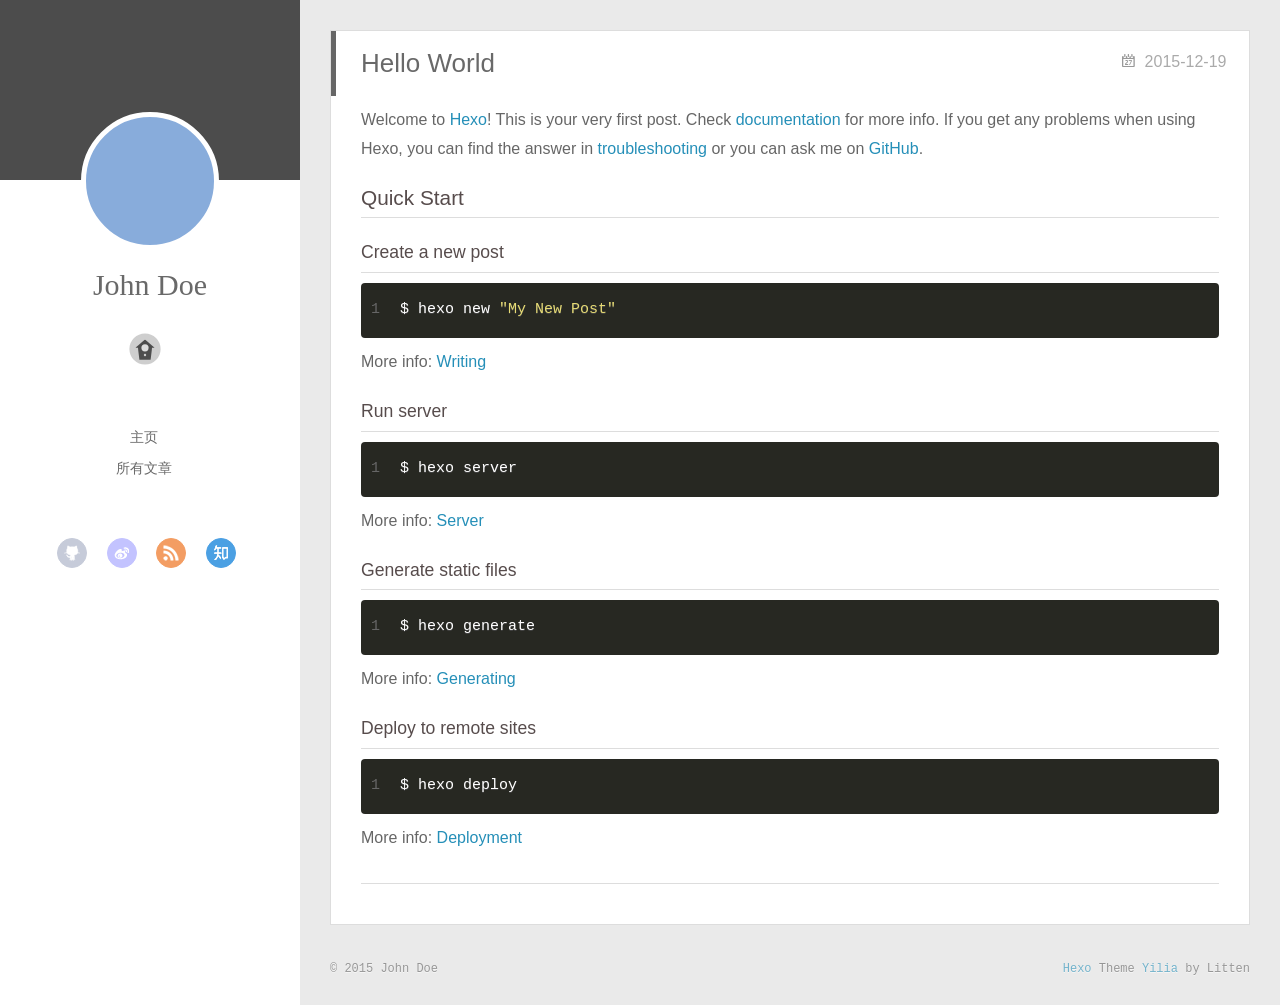
==== index.html @ 0141dabc "Site updated: 2015-12-20 11:35:11" ====
<!DOCTYPE html>
<html>
<head>
  <meta charset="utf-8">
  
  <meta http-equiv="X-UA-Compatible" content="IE=edge" >
  <title>Hexo</title>
  <meta name="viewport" content="width=device-width, initial-scale=1, maximum-scale=1">
  <meta name="description">
<meta property="og:type" content="website">
<meta property="og:title" content="Hexo">
<meta property="og:url" content="http://yoursite.com/index.html">
<meta property="og:site_name" content="Hexo">
<meta property="og:description">
<meta name="twitter:card" content="summary">
<meta name="twitter:title" content="Hexo">
<meta name="twitter:description">
  
    <link rel="alternative" href="/atom.xml" title="Hexo" type="application/atom+xml">
  
  
    <link rel="icon" href="/favicon.png">
  
  <link rel="stylesheet" href="/css/style.css" type="text/css">
</head>

<body>
  <div id="container">
    <div class="left-col">
    <div class="overlay"></div>
<div class="intrude-less">
	<header id="header" class="inner">
		<a href="/" class="profilepic">
			
			<img lazy-src="null" class="js-avatar">
			
		</a>

		<hgroup>
		  <h1 class="header-author"><a href="/">John Doe</a></h1>
		</hgroup>

		

		
			<div class="switch-btn">
				<div class="icon">
					<div class="icon-ctn">
						<div class="icon-wrap icon-house" data-idx="0">
							<div class="birdhouse"></div>
							<div class="birdhouse_holes"></div>
						</div>
						<div class="icon-wrap icon-ribbon hide" data-idx="1">
							<div class="ribbon"></div>
						</div>
						
						<div class="icon-wrap icon-link hide" data-idx="2">
							<div class="loopback_l"></div>
							<div class="loopback_r"></div>
						</div>
						
						
						<div class="icon-wrap icon-me hide" data-idx="3">
							<div class="user"></div>
							<div class="shoulder"></div>
						</div>
						
					</div>
					
				</div>
				<div class="tips-box hide">
					<div class="tips-arrow"></div>
					<ul class="tips-inner">
						<li>菜单</li>
						<li>標籤</li>
						
						<li>友情链接</li>
						
						
						<li>關於</li>
						
					</ul>
				</div>
			</div>
		

		<div class="switch-area">
			<div class="switch-wrap">
				<section class="switch-part switch-part1">
					<nav class="header-menu">
						<ul>
						
							<li><a href="/">主页</a></li>
				        
							<li><a href="/archives">所有文章</a></li>
				        
						</ul>
					</nav>
					<nav class="header-nav">
						<div class="social">
							
								<a class="github" target="_blank" href="/#" title="github">github</a>
					        
								<a class="weibo" target="_blank" href="/#" title="weibo">weibo</a>
					        
								<a class="rss" target="_blank" href="/#" title="rss">rss</a>
					        
								<a class="zhihu" target="_blank" href="/#" title="zhihu">zhihu</a>
					        
						</div>
					</nav>
				</section>
				
				
				<section class="switch-part switch-part2">
					<div class="widget tagcloud" id="js-tagcloud">
						
					</div>
				</section>
				
				
				
				<section class="switch-part switch-part3">
					<div id="js-friends">
					
			          <a target="_blank" class="main-nav-link switch-friends-link" href="http://localhost:4000/">奥巴马的博客</a>
			        
			          <a target="_blank" class="main-nav-link switch-friends-link" href="http://localhost:4000/">卡卡的美丽传说</a>
			        
			          <a target="_blank" class="main-nav-link switch-friends-link" href="http://localhost:4000/">本泽马的博客</a>
			        
			          <a target="_blank" class="main-nav-link switch-friends-link" href="http://localhost:4000/">吉格斯的博客</a>
			        
			          <a target="_blank" class="main-nav-link switch-friends-link" href="http://localhost:4000/">习大大大不同</a>
			        
			          <a target="_blank" class="main-nav-link switch-friends-link" href="http://localhost:4000/">托蒂的博客</a>
			        
			        </div>
				</section>
				

				
				
				<section class="switch-part switch-part4">
				
					<div id="js-aboutme">我是谁，我从哪里来，我到哪里去？我就是我，是颜色不一样的吃货…</div>
				</section>
				
			</div>
		</div>
	</header>				
</div>

    </div>
    <div class="mid-col">
      <nav id="mobile-nav">
  	<div class="overlay">
  		<div class="slider-trigger"></div>
  		<h1 class="header-author js-mobile-header hide">John Doe</h1>
  	</div>
	<div class="intrude-less">
		<header id="header" class="inner">
			<div class="profilepic">
			
				<img lazy-src="null" class="js-avatar">
			
			</div>
			<hgroup>
			  <h1 class="header-author">John Doe</h1>
			</hgroup>
			
			<nav class="header-menu">
				<ul>
				
					<li><a href="/">主页</a></li>
		        
					<li><a href="/archives">所有文章</a></li>
		        
		        <div class="clearfix"></div>
				</ul>
			</nav>
			<nav class="header-nav">
				<div class="social">
					
						<a class="github" target="_blank" href="/#" title="github">github</a>
			        
						<a class="weibo" target="_blank" href="/#" title="weibo">weibo</a>
			        
						<a class="rss" target="_blank" href="/#" title="rss">rss</a>
			        
						<a class="zhihu" target="_blank" href="/#" title="zhihu">zhihu</a>
			        
				</div>
			</nav>
		</header>				
	</div>
</nav>

      <div class="body-wrap">
  
    <article id="post-hello-world" class="article article-type-post" itemscope itemprop="blogPost">
  
    <div class="article-meta">
      <a href="/2015/12/19/hello-world/" class="article-date">
  	<time datetime="2015-12-19T07:59:20.000Z" itemprop="datePublished">2015-12-19</time>
</a>
    </div>
  
  <div class="article-inner">
    
      <input type="hidden" class="isFancy" />
    
    
      <header class="article-header">
        
  
    <h1 itemprop="name">
      <a class="article-title" href="/2015/12/19/hello-world/">Hello World</a>
    </h1>
  

      </header>
      
    
    <div class="article-entry" itemprop="articleBody">
      
        <p>Welcome to <a href="http://hexo.io/" target="_blank" rel="external">Hexo</a>! This is your very first post. Check <a href="http://hexo.io/docs/" target="_blank" rel="external">documentation</a> for more info. If you get any problems when using Hexo, you can find the answer in <a href="http://hexo.io/docs/troubleshooting.html" target="_blank" rel="external">troubleshooting</a> or you can ask me on <a href="https://github.com/hexojs/hexo/issues" target="_blank" rel="external">GitHub</a>.</p>
<h2 id="Quick_Start"><a href="#Quick_Start" class="headerlink" title="Quick Start"></a>Quick Start</h2><h3 id="Create_a_new_post"><a href="#Create_a_new_post" class="headerlink" title="Create a new post"></a>Create a new post</h3><figure class="highlight bash"><table><tr><td class="gutter"><pre><span class="line">1</span><br></pre></td><td class="code"><pre><span class="line">$ hexo new <span class="string">"My New Post"</span></span><br></pre></td></tr></table></figure>
<p>More info: <a href="http://hexo.io/docs/writing.html" target="_blank" rel="external">Writing</a></p>
<h3 id="Run_server"><a href="#Run_server" class="headerlink" title="Run server"></a>Run server</h3><figure class="highlight bash"><table><tr><td class="gutter"><pre><span class="line">1</span><br></pre></td><td class="code"><pre><span class="line">$ hexo server</span><br></pre></td></tr></table></figure>
<p>More info: <a href="http://hexo.io/docs/server.html" target="_blank" rel="external">Server</a></p>
<h3 id="Generate_static_files"><a href="#Generate_static_files" class="headerlink" title="Generate static files"></a>Generate static files</h3><figure class="highlight bash"><table><tr><td class="gutter"><pre><span class="line">1</span><br></pre></td><td class="code"><pre><span class="line">$ hexo generate</span><br></pre></td></tr></table></figure>
<p>More info: <a href="http://hexo.io/docs/generating.html" target="_blank" rel="external">Generating</a></p>
<h3 id="Deploy_to_remote_sites"><a href="#Deploy_to_remote_sites" class="headerlink" title="Deploy to remote sites"></a>Deploy to remote sites</h3><figure class="highlight bash"><table><tr><td class="gutter"><pre><span class="line">1</span><br></pre></td><td class="code"><pre><span class="line">$ hexo deploy</span><br></pre></td></tr></table></figure>
<p>More info: <a href="http://hexo.io/docs/deployment.html" target="_blank" rel="external">Deployment</a></p>

      
    </div>
    
    <div class="article-info article-info-index">
      
      
      

      
      <div class="clearfix"></div>
    </div>
    
  </div>
  
</article>









  
  
</div>
      <footer id="footer">
  <div class="outer">
    <div id="footer-info">
    	<div class="footer-left">
    		&copy; 2015 John Doe
    	</div>
      	<div class="footer-right">
      		<a href="http://hexo.io/" target="_blank">Hexo</a>  Theme <a href="https://github.com/litten/hexo-theme-yilia" target="_blank">Yilia</a> by Litten
      	</div>
    </div>
  </div>
</footer>
    </div>
    
  <link rel="stylesheet" href="/fancybox/jquery.fancybox.css" type="text/css">


<script>
	var yiliaConfig = {
		fancybox: true,
		mathjax: true,
		animate: true,
		isHome: true,
		isPost: false,
		isArchive: false,
		isTag: false,
		isCategory: false,
		open_in_new: false
	}
</script>
<script src="http://7.url.cn/edu/jslib/comb/require-2.1.6,jquery-1.9.1.min.js" type="text/javascript"></script>
<script src="/js/main.js" type="text/javascript"></script>






<script type="text/x-mathjax-config">
MathJax.Hub.Config({
    tex2jax: {
        inlineMath: [ ['$','$'], ["\\(","\\)"]  ],
        processEscapes: true,
        skipTags: ['script', 'noscript', 'style', 'textarea', 'pre', 'code']
    }
});

MathJax.Hub.Queue(function() {
    var all = MathJax.Hub.getAllJax(), i;
    for(i=0; i < all.length; i += 1) {
        all[i].SourceElement().parentNode.className += ' has-jax';                 
    }       
});
</script>

<script type="text/javascript" src="http://cdn.mathjax.org/mathjax/latest/MathJax.js?config=TeX-AMS-MML_HTMLorMML">
</script>


  </div>
</body>
</html>
---- css/style.css ----
body {
  width: 100%;
}
body:before,
body:after {
  content: "";
  display: table;
}
body:after {
  clear: both;
}
@font-face {
  font-family: 'FontAwesome';
  src: url("fonts/fontawesome-webfont.eot");
  src: url("fonts/fontawesome-webfont.eot?#iefix") format("embedded-opentype"), url("fonts/fontawesome-webfont.woff") format("woff"), url("fonts/fontawesome-webfont.ttf") format("truetype"), url("fonts/fontawesome-webfont.svgz#FontAwesomeRegular") format("svg"), url("fonts/fontawesome-webfont.svg#FontAwesomeRegular") format("svg");
  font-weight: normal;
  font-style: normal;
}
html,
body,
div,
span,
applet,
object,
iframe,
h1,
h2,
h3,
h4,
h5,
h6,
p,
blockquote,
pre,
a,
abbr,
acronym,
address,
big,
cite,
code,
del,
dfn,
em,
img,
ins,
kbd,
q,
s,
samp,
small,
strike,
strong,
sub,
sup,
tt,
var,
dl,
dt,
dd,
ol,
ul,
li,
fieldset,
form,
label,
legend,
table,
caption,
tbody,
tfoot,
thead,
tr,
th,
td {
  margin: 0;
  padding: 0;
  border: 0;
  outline: 0;
  font-weight: inherit;
  font-style: inherit;
  font-family: inherit;
  font-size: 100%;
  vertical-align: baseline;
}
body {
  line-height: 1;
  color: #000;
  background: #fff;
}
ol,
ul {
  list-style: none;
}
table {
  border-collapse: separate;
  border-spacing: 0;
  vertical-align: middle;
}
caption,
th,
td {
  text-align: left;
  font-weight: normal;
  vertical-align: middle;
}
a img {
  border: none;
}
ol {
  list-style: decimal;
  padding-left: 20px;
}
ul {
  list-style: none;
}
input,
button {
  margin: 0;
  padding: 0;
}
input::-moz-focus-inner,
button::-moz-focus-inner {
  border: 0;
  padding: 0;
}
@font-face {
  font-family: FontAwesome;
  font-style: normal;
  font-weight: normal;
  src: url("fonts/fontawesome-webfont.eot?v=#4.0.3");
  src: url("fonts/fontawesome-webfont.eot?#iefix&v=#4.0.3") format("embedded-opentype"), url("fonts/fontawesome-webfont.woff?v=#4.0.3") format("woff"), url("fonts/fontawesome-webfont.ttf?v=#4.0.3") format("truetype"), url("fonts/fontawesome-webfont.svg#fontawesomeregular?v=#4.0.3") format("svg");
}
html,
body,
#container {
  height: 100%;
}
body {
  font-family: "微软雅黑", "HelveticaNeue-Light", "Helvetica Neue Light", "Helvetica Neue", Helvetica, Arial, sans-serif;
  font-size: 16px;
  background: #fff;
  color: rgba(0,0,0,0.6);
  -webkit-overflow-scrolling: touch;
}
h1,
h2,
h3 {
  display: block;
}
h1 {
  font-size: 1.5em;
}
h2 {
  font-size: 1.3em;
}
h3 {
  font-size: 1.1em;
}
h4,
h5,
h6 {
  font-size: 1em;
}
a {
  text-decoration: none;
  outline-width: 0;
  color: #258fb8;
  outline: none;
}
.alignleft {
  float: left;
}
.alignright {
  float: right;
}
.clearfix {
  *zoom: 1;
}
.clearfix:after {
  content: "";
  display: table;
  clear: both;
}
.inner {
  width: 1000px;
  margin: 0 auto;
}
.hide {
  display: none;
}
@media screen and (max-width: 1040px) {
  .inner {
    width: 100%;
  }
}
#container {
  position: relative;
  min-height: 100%;
}
#container #mobile-nav {
  display: none;
}
#container #mobile-nav .overlay {
  height: 110px;
  position: absolute;
  width: 100%;
  background: #4d4d4d;
}
#container #mobile-nav .overlay.fixed {
  position: fixed;
  height: 42px;
  z-index: 99;
}
#container #mobile-nav #header {
  padding: 10px 0 0 0;
}
#container #mobile-nav #header .profilepic {
  display: block;
  position: relative;
  z-index: 100;
}
#container #mobile-nav #header .header-menu {
  height: auto;
  margin: 10px;
}
#container #mobile-nav #header .header-menu ul {
  text-align: center;
  cursor: default;
}
#container #mobile-nav #header .header-menu li {
  display: inline-block;
  margin: 3px;
}
#container .left-col {
  background: #fff;
  width: 300px;
  position: fixed;
  opacity: 1;
  -webkit-transition: all 0.2s ease-in;
  -moz-transition: all 0.2s ease-in;
  -ms-transition: all 0.2s ease-in;
  transition: all 0.2s ease-in;
  height: 100%;
}
#container .left-col .overlay {
  width: 100%;
  height: 180px;
  background-color: #000;
  position: absolute;
  opacity: 0.7;
}
#container .left-col .intrude-less {
  width: 76%;
  text-align: center;
  margin: 112px auto 0;
}
#container .mid-col {
  position: absolute;
  right: 0;
  min-height: 100%;
  background: #eaeaea;
  left: 300px;
  width: auto;
}
@media screen and (max-width: 800px) {
  #container .left-col {
    display: none;
  }
  #container .mid-col {
    left: 0;
  }
  #container #header .header-nav {
    position: relative;
  }
  #container .header-author.fixed {
    position: fixed;
    top: -13px;
    width: 100%;
    color: #ddd;
  }
  #container .overlay .slider-trigger {
    position: absolute;
    z-index: 101;
    bottom: 0;
    left: 0;
    width: 42px;
    height: 42px;
  }
  #container .overlay .slider-trigger:hover {
    background: #444;
  }
  #container .overlay .slider-trigger:before {
    color: #ddd;
    content: "\f00b";
    font: 16px FontAwesome;
    width: 16px;
    height: 16px;
    margin-left: 9px;
    margin-top: 14px;
    display: block;
  }
  #container .article-header {
    border-left: none;
    padding: 0;
    border-bottom: 1px dotted #ddd;
  }
  #container .article-header h1 {
    margin-bottom: 10px;
  }
  #container .header-subtitle {
    padding: 0 24px;
  }
  #container .article-info-index.article-info {
    padding-top: 10px;
    margin: 0;
    border-top: 1px solid #ddd;
  }
  #container .article-info-post.article-info {
    margin: 0;
    padding-top: 10px;
    border: none;
  }
  #container .article-more-link a {
    float: right;
  }
  #container #viewer-box .viewer-box-l {
    font-size: 14px;
  }
  #container .article {
    padding: 10px;
    margin: 10px;
    font-size: 14px;
  }
  #container .article .article-entry {
    padding-left: 0;
    padding-right: 0;
    padding-top: 10px;
  }
  #container .article .article-title {
    font-size: 18px;
    max-width: 185px;
    display: block;
    margin: 0;
  }
  #container .article .article-meta {
    width: auto;
    height: 30px;
    margin-top: -5px;
    position: ralative;
  }
  #container .article .article-meta .article-date {
    font-size: 12px;
    -webkit-border-radius: 0;
    border-radius: 0;
    color: #666;
    background: none;
    height: auto;
    padding: 0;
    margin: 0;
    width: 100%;
    text-align: left;
    margin-left: 10px;
  }
  #container .article .article-meta .article-date time {
    width: auto;
    float: right;
    margin-right: 10px;
  }
  #container .article .article-meta .article-tag-list {
    margin-top: 7px;
    position: absolute;
    right: 10px;
    top: 0;
  }
  #container .article .article-meta .article-tag-list:before {
    float: left;
    margin-top: 1px;
    left: 0;
  }
  #container .article .article-meta .article-tag-list .article-tag-list-item {
    float: left;
    padding-left: 0;
    width: auto;
    max-width: 83px;
  }
  #container .article .article-meta .article-category {
    margin-top: 7px;
    position: absolute;
    right: 10px;
    top: -30px;
  }
  #container .article .article-meta .article-category:before {
    float: left;
    margin-top: 1px;
    left: 15px;
  }
  #container .article .article-meta .article-category .article-category-link {
    max-width: 83px;
    width: auto;
    padding-left: 10px;
  }
  #container .article .article-nav-link-wrap {
    margin: 5px 0;
  }
  #container .article .article-nav-link-wrap strong {
    float: left;
    margin-right: 5px;
  }
  #container .article #article-nav-older {
    float: none;
    display: block;
  }
  #container .share {
    padding: 3px 10px;
  }
  #container .duoshuo {
    padding: 0 13px;
  }
  #container #disqus_thread {
    padding: 0 13px;
  }
  #container #mobile-nav {
    display: block;
  }
  #container #page-nav .extend {
    opacity: 1;
  }
  #container .instagram .open-ins {
    left: 2px;
    top: -30px;
    color: #aaa;
  }
  #container .info-on-right {
    float: initial;
  }
  #container .archives-wrap {
    margin: 10px 10px 0px;
    padding: 10px;
  }
  #container .archives-wrap .archive-article-title {
    font-size: 14px;
  }
  #container .archives-wrap .archive-year-wrap {
    position: relative;
    padding: 0 0 0 0;
  }
  #container .archives-wrap .archive-year-wrap a {
    padding: 0 0 0 0;
  }
  #container .archives-wrap .article-meta .archive-article-date {
    font-size: 12px;
    margin-right: 10px;
    margin-top: -5px;
  }
  #container .archives-wrap .article-meta .article-tag-list-link {
    font-size: 12px;
  }
  #container .archives .archive-article {
    padding: 10px 0;
    margin-left: 0;
  }
  #container #footer .footer-left {
    float: initial;
    margin-bottom: 10px;
  }
  #container #footer .footer-right {
    float: initial;
  }
}
.header-author {
  text-align: center;
  margin: 0.67em 0;
  font-family: Roboto, "Roboto", serif;
  font-size: 30px;
  -webkit-transition: 0.3s;
  -moz-transition: 0.3s;
  -ms-transition: 0.3s;
  transition: 0.3s;
}
#header {
  width: 100%;
}
#header a {
  color: #696969;
}
#header a:hover {
  color: #b0a0aa;
}
#header .profilepic {
  text-align: center;
  display: block;
  border: 5px solid #fff;
  -webkit-border-radius: 300px;
  border-radius: 300px;
  width: 128px;
  height: 128px;
  margin: 0 auto;
  position: relative;
  overflow: hidden;
  background: #88acdb;
  -webkit-transition: all 0.2s ease-in;
  display: -webkit-box;
  -webkit-box-orient: horizontal;
  -webkit-box-pack: center;
  -webkit-box-align: center;
  text-align: center;
}
#header .profilepic img {
  width: 20%;
  height: 20%;
  -webkit-border-radius: 300px;
  border-radius: 300px;
  opacity: 0;
  -webkit-transition: all 0.2s ease-in;
}
#header .profilepic img.show {
  width: 100%;
  height: 100%;
  opacity: 1;
}
#header .header-subtitle {
  text-align: center;
  color: #999;
  font-size: 14px;
  line-height: 25px;
  overflow: hidden;
  text-overflow: ellipsis;
  display: -webkit-box;
  -webkit-line-clamp: 2;
  -webkit-box-orient: vertical;
}
#header .header-menu {
  font-weight: 300;
  line-height: 31px;
  cursor: pointer;
  text-transform: uppercase;
  float: none;
  min-height: 150px;
  margin-left: -12px;
  text-align: center;
  display: -webkit-box;
  -webkit-box-orient: horizontal;
  -webkit-box-pack: center;
  -webkit-box-align: center;
}
#header .header-menu li {
  cursor: default;
}
#header .header-menu li a {
  font-size: 14px;
  min-width: 300px;
}
#header .switch-area {
  position: relative;
  width: 100%;
  overflow: hidden;
  min-height: 500px;
  font-size: 14px;
}
#header .switch-area .switch-wrap {
  -webkit-transition: -webkit-transform 0.3s ease-in;
  -moz-transition: -moz-transform 0.3s ease-in;
  -ms-transition: -ms-transform 0.3s ease-in;
  transition: transform 0.3s ease-in;
  position: relative;
}
#header .turn-left {
  -webkit-transform: translate(-100%, 0);
  -moz-transform: translate(-100%, 0);
  -ms-transform: translate(-100%, 0);
  transform: translate(-100%, 0);
}
#header .header-nav {
  width: 100%;
  position: absolute;
  -webkit-transition: -webkit-transform 0.3s ease-in;
  -moz-transition: -moz-transform 0.3s ease-in;
  -ms-transition: -ms-transform 0.3s ease-in;
  transition: transform 0.3s ease-in;
}
#header .header-nav .social {
  margin-right: 15px;
  margin-top: 10px;
  text-align: center;
}
#header .header-nav .social a {
  -webkit-border-radius: 50%;
  border-radius: 50%;
  display: -moz-inline-stack;
  display: inline-block;
  vertical-align: middle;
  *vertical-align: auto;
  zoom: 1;
  *display: inline;
  text-indent: -9999px;
  margin: 0 8px 15px 8px;
  opacity: 0.7;
  width: 28px;
  height: 28px;
  -webkit-transition: 0.3s;
  -moz-transition: 0.3s;
  -ms-transition: 0.3s;
  transition: 0.3s;
}
#header .header-nav .social a:hover {
  opacity: 1;
}
#header .header-nav .social a:last-of-type {
  margin-right: 0;
}
#header .header-nav .social a.weibo {
  background: url("/img/weibo.png") center no-repeat #aaf;
  border: 1px solid #aaf;
}
#header .header-nav .social a.weibo:hover {
  border: 1px solid #aaf;
}
#header .header-nav .social a.rss {
  background: url("/img/rss.png") center no-repeat #ef7522;
  border: 1px solid #ef7522;
}
#header .header-nav .social a.rss:hover {
  border: 1px solid #cf5d0f;
}
#header .header-nav .social a.github {
  background: url("/img/github.png") center no-repeat #afb6ca;
  border: 1px solid #afb6ca;
}
#header .header-nav .social a.github:hover {
  border: 1px solid #909ab6;
}
#header .header-nav .social a.facebook {
  background: url("/img/facebook.png") center no-repeat #3b5998;
  border: 1px solid #3b5998;
}
#header .header-nav .social a.facebook:hover {
  border: 1px solid #2d4373;
}
#header .header-nav .social a.google {
  background: url("/img/google.png") center no-repeat #c83d20;
  border: 1px solid #c83d20;
}
#header .header-nav .social a.google:hover {
  border: 1px solid #9c3019;
}
#header .header-nav .social a.twitter {
  background: url("/img/twitter.png") center no-repeat #55cff8;
  border: 1px solid #55cff8;
}
#header .header-nav .social a.twitter:hover {
  border: 1px solid #24c1f6;
}
#header .header-nav .social a.linkedin {
  background: url("/img/linkedin.png") center no-repeat #005a87;
  border: 1px solid #005a87;
}
#header .header-nav .social a.linkedin:hover {
  border: 1px solid #006b98;
}
#header .header-nav .social a.zhihu {
  background: url("/img/zhihu.png") center no-repeat #0078d8;
  border: 1px solid #0078d8;
}
#header .header-nav .social a.zhihu:hover {
  border: 1px solid #0078d8;
}
#header .header-nav .social a.douban {
  background: url("/img/douban.png") center no-repeat #06c611;
  border: 1px solid #06c611;
}
#header .header-nav .social a.douban:hover {
  border: 1px solid #06c611;
}
#header .header-nav .social a.mail {
  background: url("/img/mail.png") center no-repeat #005a87;
  border: 1px solid #005a87;
}
#header .header-nav .social a.mail:hover {
  border: 1px solid #006b98;
}
#header .switch-part {
  width: 100%;
  position: absolute;
}
#header .switch-part1 {
  left: 0;
}
#header .switch-part2 {
  left: 100%;
  top: 20px;
  overlay-x: hidden;
  overflow-y: auto;
  max-height: 200px;
}
#header .switch-part3 {
  left: 200%;
  line-height: 30px;
}
#header .switch-part3 .switch-friends-link {
  margin-right: 9px;
  -webkit-border-radius: 3px;
  border-radius: 3px;
  padding: 5px;
}
#header .switch-part3 .switch-friends-link:hover {
  background: #88acdb;
  color: #fff;
}
#header .switch-part4 {
  left: 300%;
  text-align: left;
  line-height: 30px;
}
.duoshuo {
  padding: 0 40px;
}
#disqus_thread {
  padding: 0 40px;
}
.archives-wrap {
  position: relative;
  margin: 0 30px;
  padding-right: 60px;
  border-bottom: 1px solid #eee;
  background: #fff;
}
.archives-wrap:first-child {
  margin-top: 30px;
}
.archives-wrap:last-child {
  margin-bottom: 80px;
}
.archives-wrap .archive-year-wrap {
  line-height: 35px;
  width: 200px;
  position: absolute;
  padding-top: 15px;
  font-size: 1.8em;
}
.archives-wrap .archive-year-wrap a {
  color: #666;
  font-weight: bold;
  padding-left: 48px;
}
.archives {
  position: relative;
}
.archives .article-info {
  border: none;
}
.archives .archive-article {
  margin-left: 200px;
  padding: 20px 0;
  border-bottom: 1px solid #eee;
  border-top: 1px solid #fff;
  position: relative;
}
.archives .archive-article:first-child {
  border-top: none;
}
.archives .archive-article:last-child {
  border-bottom: none;
}
.archives .archive-article-title {
  font-size: 16px;
  color: #333;
  -webkit-transition: color 0.3s;
  -moz-transition: color 0.3s;
  -ms-transition: color 0.3s;
  transition: color 0.3s;
}
.archives .archive-article-title:hover {
  color: #657b83;
}
.archives .archive-article-title span {
  display: block;
  color: #a8a8a8;
  font-size: 12px;
  line-height: 14px;
  height: 7px;
  padding-left: 2px;
}
.archives .archive-article-title span:before {
  display: inline-block;
  content: "“";
  font-family: serif;
  font-size: 30px;
  float: left;
  margin: 4px 4px 0 -12px;
  color: #c8c8c8;
}
.archive-article-inner .archive-article-header {
  position: relative;
}
.archive-article-inner .article-meta {
  position: relative;
  float: right;
  margin-top: -10px;
  color: #555;
  background: none;
  text-align: right;
  width: auto;
}
.archive-article-inner .article-meta .article-date time {
  color: #aaa;
}
.archive-article-inner .article-meta .archive-article-date,
.archive-article-inner .article-meta .article-tag-list {
  margin-right: 30px;
  display: -moz-inline-stack;
  display: inline-block;
  vertical-align: middle;
  zoom: 1;
  color: #666;
  font-size: 14px;
}
.archive-article-inner .article-meta .archive-article-date {
  cursor: default;
  font-size: 12px;
  margin-bottom: 5px;
  margin-top: -10px;
}
.archive-article-inner .article-meta .archive-article-date time:before {
  content: "\f073";
  color: #999;
  position: relative;
  margin-right: 10px;
  font: 16px FontAwesome;
}
.archive-article-inner .article-meta .article-category:before {
  float: left;
  margin-top: 1px;
  left: 15px;
}
.archive-article-inner .article-meta .article-category .article-category-link {
  width: auto;
  max-width: 83px;
  padding-left: 10px;
}
.archive-article-inner .article-meta .article-tag-list {
  margin-top: 0px;
}
.archive-article-inner .article-meta .article-tag-list:before {
  left: 15px;
}
.archive-article-inner .article-meta .article-tag-list .article-tag-list-item {
  display: inline-block;
  width: auto;
  max-width: 83px;
  padding-left: 8px;
  font-size: 12px;
}
.body-wrap {
  margin-bottom: 80px;
}
.article {
  margin: 30px;
  position: relative;
  border: 1px solid #ddd;
  background: #fff;
  -webkit-transition: all 0.2s ease-in;
}
.article.show {
  visibility: visible;
  -webkit-animation: cd-bounce-1 0.6s;
  -moz-animation: cd-bounce-1 0.6s;
  -webkit-animation: cd-bounce-1 0.6s;
  -moz-animation: cd-bounce-1 0.6s;
  -ms-animation: cd-bounce-1 0.6s;
  animation: cd-bounce-1 0.6s;
}
.article.hidden {
  visibility: hidden;
}
.article img {
  max-width: 100%;
}
@-webkit-keyframes cd-bounce-1 {
  0% {
    opacity: 0;
    -webkit-transform: scale(1);
  }
  60% {
    opacity: 1;
    -webkit-transform: scale(1.01);
  }
  100% {
    -webkit-transform: scale(1);
  }
}
@-moz-keyframes cd-bounce-1 {
  0% {
    opacity: 0;
    -moz-transform: scale(1);
  }
  60% {
    opacity: 1;
    -moz-transform: scale(1.01);
  }
  100% {
    -moz-transform: scale(1);
  }
}
.article-index {
  margin-left: 200px;
  padding: 15px 0;
  margin-right: 75px;
}
.article-index .brief {
  display: block;
  color: #a8a8a8;
  font-size: 12px;
  line-height: 14px;
  height: 7px;
  padding-left: 2px;
}
.article-index .brief:before {
  display: inline-block;
  content: "“";
  font-family: serif;
  font-size: 30px;
  float: left;
  margin: 4px 4px 0 -12px;
  color: #c8c8c8;
}
.article-title {
  color: #696969;
  margin-left: 0px;
  font-weight: 300;
  line-height: 35px;
  margin-bottom: 20px;
  font-size: 26px;
  -webkit-transition: color 0.3s;
  -moz-transition: color 0.3s;
  -o-transition: color 0.3s;
  -webkit-transition: color 0.3s;
  -moz-transition: color 0.3s;
  -ms-transition: color 0.3s;
  transition: color 0.3s;
}
.article-title:hover {
  color: #b0a0aa;
}
.article-inner {
  position: relative;
  margin-bottom: 20px;
}
.article-header {
  border-left: 5px solid;
  padding: 15px 0px 15px 25px;
}
.article-info.info-on-right {
  margin: 10px 0 0 0;
  float: right;
}
.article-info-index.article-info {
  padding-top: 20px;
  margin: 30px 30px 0 30px;
  border-top: 1px solid #ddd;
}
.article-info-post.article-info {
  padding: 0;
  border: none;
  margin: -30px 0 20px 30px;
}
.article-entry {
  line-height: 1.8em;
  padding-right: 30px;
  padding-left: 30px;
}
.article-entry p {
  margin-top: 10px;
}
.article-entry p code,
.article-entry li code {
  padding: 1px 3px;
  margin: 0 3px;
  background: #ddd;
  border: 1px solid #ccc;
  font-family: Menlo, Monaco, "Andale Mono", "lucida console", "Courier New", monospace;
  word-wrap: break-word;
  font-size: 14px;
}
.article-entry blockquote {
  background: #ddd;
  border-left: 5px solid #ccc;
  padding: 15px 20px;
  margin-top: 10px;
  border-left: 5px solid #657b83;
  background: #f6f6f6;
}
.article-entry blockquote p {
  margin-top: 0;
}
.article-entry em {
  font-style: italic;
}
.article-entry ul li:before {
  content: "";
  width: 6px;
  height: 6px;
  border: 1px solid #999;
  -webkit-border-radius: 10px;
  border-radius: 10px;
  background: #aaa;
  display: inline-block;
  margin-right: 10px;
  float: left;
  margin-top: 12px;
}
.article-entry ul,
.article-entry ol {
  font-size: 14px;
  margin: 10px 0px;
}
.article-entry li ul,
.article-entry li ol {
  margin-left: 30px;
}
.article-entry li ul li:before,
.article-entry li ol li:before {
  content: "";
  background: #dedede;
}
.article-entry h1 {
  margin-top: 30px;
}
.article-entry h2 {
  margin-top: 20px;
  font-weight: 300;
  color: #574c4c;
  padding-bottom: 5px;
  border-bottom: 1px solid #ddd;
}
.article-entry h3,
.article-entry h4,
.article-entry h5,
.article-entry h6 {
  margin-top: 20px;
  font-weight: 300;
  color: #574c4c;
  padding-bottom: 5px;
  border-bottom: 1px solid #ddd;
}
.article-entry video {
  max-width: 100%;
}
.article-entry strong {
  font-weight: bold;
}
.article-entry .caption {
  display: block;
  font-size: 0.8em;
  color: #aaa;
}
.article-entry hr {
  height: 0;
  margin-top: 20px;
  margin-bottom: 20px;
  border-left: 0;
  border-right: 0;
  border-top: 1px solid #ddd;
  border-bottom: 1px solid #fff;
}
.article-entry pre {
  font-size: 1/0.9em;
  line-height: 1.5;
  margin-top: 10px;
  padding: 5px 15px;
  overflow-x: auto;
  color: #657b83;
  font-size: 10px;
  border: 1px solid #ccc;
  text-shadow: 0 1px #444;
  font-family: Menlo, Monaco, "Andale Mono", "lucida console", "Courier New", monospace;
}
.article-entry pre code {
  font-size: 14px;
}
.article-entry table {
  width: 100%;
  border: 1px solid #dedede;
  margin: 15px 0;
  border-collapse: collapse;
}
.article-entry table tr,
.article-entry table td {
  height: 35px;
}
.article-entry table thead tr {
  background: #f8f8f8;
}
.article-entry table tbody tr:hover {
  background: #efefef;
}
.article-entry table td,
.article-entry table th {
  border: 1px solid #dedede;
  padding: 0 10px;
}
.article-entry figure table {
  border: none;
  width: auto;
  margin: 0;
}
.article-entry figure table tbody tr:hover {
  background: none;
}
.article-meta {
  width: 150px;
  font-size: 14;
  text-align: right;
  position: absolute;
  right: 0;
  top: 23px;
  text-align: center;
  z-index: 1;
}
.article-meta time {
  color: #aaa;
}
.article-meta time:before {
  color: #999;
  content: "\f073";
  font: 17px FontAwesome;
  margin-right: 10px;
}
.article-more-link {
  margin-top: 5px;
  text-align: right;
}
.article-more-link a {
  background: #4d4d4d;
  color: #fff;
  font-size: 12px;
  padding: 2px 8px 4px;
  line-height: 16px;
  -webkit-border-radius: 2px;
  -moz-border-radius: 2px;
  -webkit-border-radius: 2px;
  border-radius: 2px;
  -webkit-transition: background 0.3s;
  -moz-transition: background 0.3s;
  -ms-transition: background 0.3s;
  transition: background 0.3s;
}
.article-more-link a:hover {
  background: #3c3c3c;
}
.article-more-link a.hidden {
  visibility: hidden;
}
#article-nav {
  margin: 80px 0 30px 0;
  padding-bottom: 10px;
}
#article-nav .article-nav-link-wrap {
  margin: 0px 30px 0px 30px;
  font-size: 14px;
  color: #333;
}
#article-nav .article-nav-link-wrap .article-nav-title {
  display: inline-block;
  font-size: 12px;
  color: #aaa;
  -webkit-transition: color 0.3s;
  -moz-transition: color 0.3s;
  -ms-transition: color 0.3s;
  transition: color 0.3s;
}
#article-nav .article-nav-link-wrap strong {
  background: #ddd;
  color: #fff;
  -webkit-border-radius: 100%;
  border-radius: 100%;
  width: 15px;
  height: 15px;
  display: inline-block;
  text-align: center;
  -webkit-transition: background 0.3s;
  -moz-transition: background 0.3s;
  -ms-transition: background 0.3s;
  transition: background 0.3s;
}
#article-nav .article-nav-link-wrap:hover strong {
  background: #4d4d4d;
}
#article-nav .article-nav-link-wrap:hover .article-nav-title {
  color: #4d4d4d;
}
#article-nav #article-nav-older {
  float: right;
}
@-moz-keyframes cd-bounce-1 {
  0% {
    opacity: 0;
    -webkit-transform: scale(1);
    -moz-transform: scale(1);
    -ms-transform: scale(1);
    -o-transform: scale(1);
    -webkit-transform: scale(1);
    -moz-transform: scale(1);
    -ms-transform: scale(1);
    transform: scale(1);
  }
  60% {
    opacity: 1;
    -webkit-transform: scale(1.01);
    -moz-transform: scale(1.01);
    -ms-transform: scale(1.01);
    -o-transform: scale(1.01);
    -webkit-transform: scale(1.01);
    -moz-transform: scale(1.01);
    -ms-transform: scale(1.01);
    transform: scale(1.01);
  }
  100% {
    -webkit-transform: scale(1);
    -moz-transform: scale(1);
    -ms-transform: scale(1);
    -o-transform: scale(1);
    -webkit-transform: scale(1);
    -moz-transform: scale(1);
    -ms-transform: scale(1);
    transform: scale(1);
  }
}
@-webkit-keyframes cd-bounce-1 {
  0% {
    opacity: 0;
    -webkit-transform: scale(1);
    -moz-transform: scale(1);
    -ms-transform: scale(1);
    -o-transform: scale(1);
    -webkit-transform: scale(1);
    -moz-transform: scale(1);
    -ms-transform: scale(1);
    transform: scale(1);
  }
  60% {
    opacity: 1;
    -webkit-transform: scale(1.01);
    -moz-transform: scale(1.01);
    -ms-transform: scale(1.01);
    -o-transform: scale(1.01);
    -webkit-transform: scale(1.01);
    -moz-transform: scale(1.01);
    -ms-transform: scale(1.01);
    transform: scale(1.01);
  }
  100% {
    -webkit-transform: scale(1);
    -moz-transform: scale(1);
    -ms-transform: scale(1);
    -o-transform: scale(1);
    -webkit-transform: scale(1);
    -moz-transform: scale(1);
    -ms-transform: scale(1);
    transform: scale(1);
  }
}
@-o-keyframes cd-bounce-1 {
  0% {
    opacity: 0;
    -webkit-transform: scale(1);
    -moz-transform: scale(1);
    -ms-transform: scale(1);
    -o-transform: scale(1);
    -webkit-transform: scale(1);
    -moz-transform: scale(1);
    -ms-transform: scale(1);
    transform: scale(1);
  }
  60% {
    opacity: 1;
    -webkit-transform: scale(1.01);
    -moz-transform: scale(1.01);
    -ms-transform: scale(1.01);
    -o-transform: scale(1.01);
    -webkit-transform: scale(1.01);
    -moz-transform: scale(1.01);
    -ms-transform: scale(1.01);
    transform: scale(1.01);
  }
  100% {
    -webkit-transform: scale(1);
    -moz-transform: scale(1);
    -ms-transform: scale(1);
    -o-transform: scale(1);
    -webkit-transform: scale(1);
    -moz-transform: scale(1);
    -ms-transform: scale(1);
    transform: scale(1);
  }
}
@keyframes cd-bounce-1 {
  0% {
    opacity: 0;
    -webkit-transform: scale(1);
    -moz-transform: scale(1);
    -ms-transform: scale(1);
    -o-transform: scale(1);
    -webkit-transform: scale(1);
    -moz-transform: scale(1);
    -ms-transform: scale(1);
    transform: scale(1);
  }
  60% {
    opacity: 1;
    -webkit-transform: scale(1.01);
    -moz-transform: scale(1.01);
    -ms-transform: scale(1.01);
    -o-transform: scale(1.01);
    -webkit-transform: scale(1.01);
    -moz-transform: scale(1.01);
    -ms-transform: scale(1.01);
    transform: scale(1.01);
  }
  100% {
    -webkit-transform: scale(1);
    -moz-transform: scale(1);
    -ms-transform: scale(1);
    -o-transform: scale(1);
    -webkit-transform: scale(1);
    -moz-transform: scale(1);
    -ms-transform: scale(1);
    transform: scale(1);
  }
}
.archives-wrap {
  position: relative;
  margin: 0 30px;
  padding-right: 60px;
  border-bottom: 1px solid #eee;
  background: #fff;
}
.archives-wrap:first-child {
  margin-top: 30px;
}
.archives-wrap:last-child {
  margin-bottom: 80px;
}
.archives-wrap .archive-year-wrap {
  line-height: 35px;
  width: 200px;
  position: absolute;
  padding-top: 15px;
  font-size: 1.8em;
}
.archives-wrap .archive-year-wrap a {
  color: #666;
  font-weight: bold;
  padding-left: 48px;
}
.archives {
  position: relative;
}
.archives .article-info {
  border: none;
}
.archives .archive-article {
  margin-left: 200px;
  padding: 20px 0;
  border-bottom: 1px solid #eee;
  border-top: 1px solid #fff;
  position: relative;
}
.archives .archive-article:first-child {
  border-top: none;
}
.archives .archive-article:last-child {
  border-bottom: none;
}
.archives .archive-article-title {
  font-size: 16px;
  color: #333;
  -webkit-transition: color 0.3s;
  -moz-transition: color 0.3s;
  -ms-transition: color 0.3s;
  transition: color 0.3s;
}
.archives .archive-article-title:hover {
  color: #657b83;
}
.archives .archive-article-title span {
  display: block;
  color: #a8a8a8;
  font-size: 12px;
  line-height: 14px;
  height: 7px;
  padding-left: 2px;
}
.archives .archive-article-title span:before {
  display: inline-block;
  content: "“";
  font-family: serif;
  font-size: 30px;
  float: left;
  margin: 4px 4px 0 -12px;
  color: #c8c8c8;
}
.archive-article-inner .archive-article-header {
  position: relative;
}
.archive-article-inner .article-meta {
  position: relative;
  float: right;
  margin-top: -10px;
  color: #555;
  background: none;
  text-align: right;
  width: auto;
}
.archive-article-inner .article-meta .article-date time {
  color: #aaa;
}
.archive-article-inner .article-meta .archive-article-date,
.archive-article-inner .article-meta .article-tag-list {
  margin-right: 30px;
  display: -moz-inline-stack;
  display: inline-block;
  vertical-align: middle;
  zoom: 1;
  color: #666;
  font-size: 14px;
}
.archive-article-inner .article-meta .archive-article-date {
  cursor: default;
  font-size: 12px;
  margin-bottom: 5px;
  margin-top: -10px;
}
.archive-article-inner .article-meta .archive-article-date time:before {
  content: "\f073";
  color: #999;
  position: relative;
  margin-right: 10px;
  font: 16px FontAwesome;
}
.archive-article-inner .article-meta .article-category:before {
  float: left;
  margin-top: 1px;
  left: 15px;
}
.archive-article-inner .article-meta .article-category .article-category-link {
  width: auto;
  max-width: 83px;
  padding-left: 10px;
}
.archive-article-inner .article-meta .article-tag-list {
  margin-top: 0px;
}
.archive-article-inner .article-meta .article-tag-list:before {
  left: 15px;
}
.archive-article-inner .article-meta .article-tag-list .article-tag-list-item {
  display: inline-block;
  width: auto;
  max-width: 83px;
  padding-left: 8px;
  font-size: 12px;
}
.article-entry pre,
.article-entry .highlight {
  background: #272822;
  margin: 10px 0;
  padding: 10px 10px;
  overflow: auto;
  color: #4c4c4c;
  line-height: 22.400000000000002px;
}
.article-entry .highlight .gutter pre,
.article-entry .gist .gist-file .gist-data .line-numbers {
  color: #666;
}
.article-entry pre,
.article-entry code {
  font-family: "Source Code Pro", Consolas, Monaco, Menlo, Consolas, monospace;
}
.article-entry code {
  background: #eee;
  padding: 0 0.3em;
  border: none;
}
.article-entry pre {
  color: #fff;
}
.article-entry pre code {
  background: none;
  text-shadow: none;
  padding: 0;
  color: #fff;
}
.article-entry .highlight {
  -webkit-border-radius: 4px;
  border-radius: 4px;
}
.article-entry .highlight pre {
  border: none;
  margin: 0;
  padding: 0;
}
.article-entry .highlight table {
  margin: 0;
  width: auto;
}
.article-entry .highlight td {
  border: none;
  padding: 0;
}
.article-entry .highlight figcaption {
  font-size: 0.85em;
  color: highlight-comment;
  line-height: 1em;
  margin-bottom: 1em;
}
.article-entry .highlight figcaption:before,
.article-entry .highlight figcaption:after {
  content: "";
  display: table;
}
.article-entry .highlight figcaption:after {
  clear: both;
}
.article-entry .highlight figcaption a {
  float: right;
}
.article-entry .highlight .gutter pre {
  text-align: right;
  padding-right: 20px;
}
.article-entry .highlight .gutter pre .line {
  text-shadow: none;
}
.article-entry .highlight .line {
  font-size: 15px;
  height: 15px;
}
.article-entry .gist {
  margin: 0 -20px;
  border-style: solid;
  border-color: #ddd;
  border-width: 1px 0;
  background: #272822;
  padding: 15px 20px 15px 0;
}
.article-entry .gist .gist-file {
  border: none;
  font-family: "Source Code Pro", Consolas, Monaco, Menlo, Consolas, monospace;
  margin: 0;
}
.article-entry .gist .gist-file .gist-data {
  background: none;
  border: none;
}
.article-entry .gist .gist-file .gist-data .line-numbers {
  background: none;
  border: none;
  padding: 0 20px 0 0;
}
.article-entry .gist .gist-file .gist-data .line-data {
  padding: 0 !important;
}
.article-entry .gist .gist-file .highlight {
  margin: 0;
  padding: 0;
  border: none;
}
.article-entry .gist .gist-file .gist-meta {
  background: #272822;
  color: highlight-comment;
  font: 0.85em "Helvetica Neue", Helvetica, Arial, sans-serif;
  text-shadow: 0 0;
  padding: 0;
  margin-top: 1em;
  margin-left: 20px;
}
.article-entry .gist .gist-file .gist-meta a {
  color: #258fb8;
  font-weight: normal;
}
.article-entry .gist .gist-file .gist-meta a:hover {
  text-decoration: underline;
}
pre .comment {
  color: #75715e;
}
pre .keyword,
pre .function .keyword,
pre .class .params {
  color: #66d9ef;
}
pre .tag,
pre .doctype,
pre .params,
pre .function,
pre .css .value {
  color: #fff;
}
pre .css ~ * .tag,
pre .title,
pre .at_rule,
pre .at_rule .keyword,
pre .preprocessor,
pre .preprocessor .keyword {
  color: #f92672;
}
pre .attribute,
pre .built_in,
pre .class,
pre .css ~ * .class,
pre .function .title {
  color: #a6e22e;
}
pre .value,
pre .string {
  color: #e6db74;
}
pre .number {
  color: #7163d7;
}
pre .id,
pre .css ~ * .id {
  color: #fd971f;
}
#footer {
  font-size: 12px;
  font-family: Menlo, Monaco, "Andale Mono", "lucida console", "Courier New", monospace;
  text-shadow: 0 1px #fff;
  position: absolute;
  bottom: 30px;
  opacity: 0.6;
  width: 100%;
  text-align: center;
}
#footer .outer {
  padding: 0 30px;
}
.footer-left {
  float: left;
}
.footer-right {
  float: right;
}
.share {
  padding: 0px 75px 30px 40px;
  margin-bottom: 15px;
}
.back_home {
  float: right;
}
.back_home a {
  font-weight: bold;
  margin-left: 10px;
}
.back_home a:hover {
  color: #6e6e6e;
}
#page-nav {
  text-align: center;
  margin-top: 30px;
}
#page-nav .page-number {
  width: 20px;
  height: 20px;
  background: #4d4d4d;
  -webkit-border-radius: 50%;
  -moz-border-radius: 50%;
  -webkit-border-radius: 50%;
  border-radius: 50%;
  display: inline-block;
  color: #fff;
  line-height: 20px;
  font-size: 12px;
  margin: 0 3px 30px;
}
#page-nav .page-number:hover {
  background: #5e5e5e;
}
#page-nav .current {
  background: #88acdb;
  cursor: default;
}
#page-nav .current:hover {
  background: #88acdb;
}
#page-nav .extend {
  color: #4d4d4d;
  margin: 0 27px;
  opacity: 0;
}
#page-nav .extend:hover {
  color: #5e5e5e;
}
#page-nav:hover .extend {
  opacity: 1;
}
#post-instagram {
  padding: 30px;
}
#post-instagram .article-entry {
  padding-right: 0;
}
.instagram {
  position: relative;
  min-height: 500px;
}
.instagram .open-ins {
  display: block;
  padding: 10px 0;
  position: absolute;
  right: 28px;
  top: -75px;
  color: #333;
}
.instagram .open-ins:hover {
  color: #657b83;
}
.instagram .year {
  display: inline;
}
.instagram .album h1 em {
  font-style: normal;
  font-size: 14px;
  margin-left: 10px;
}
.instagram .album ul {
  min-height: 149px;
  padding-top: 17px;
  border-bottom: 1px solid #ddd;
  list-style: none;
}
.instagram .album li {
  position: relative;
  display: inline-block;
  min-width: 157px;
  margin: 0;
}
.instagram .album li:before {
  display: none;
}
.instagram .album div.img-box {
  position: relative;
  margin: 0 20px 10px;
  -webkit-box-shadow: 0 1px 0 rgba(255,255,255,0.4), 0 1px 0 1px rgba(255,255,255,0.1);
  -moz-box-shadow: 0 1px 0 rgba(255,255,255,0.4), 0 1px 0 1px rgba(255,255,255,0.1);
  -webkit-box-shadow: 0 1px 0 rgba(255,255,255,0.4), 0 1px 0 1px rgba(255,255,255,0.1);
  box-shadow: 0 1px 0 rgba(255,255,255,0.4), 0 1px 0 1px rgba(255,255,255,0.1);
}
.instagram .album div.img-box .img-bg {
  position: absolute;
  top: 0;
  left: 0;
  bottom: 0px;
  width: 100%;
  margin: -5px;
  padding: 5px;
  background: rgba(204,204,204,0.8);
  -webkit-box-shadow: 0 0 0 1px rgba(0,0,0,0.04), 0 1px 5px rgba(0,0,0,0.1);
  -moz-box-shadow: 0 0 0 1px rgba(0,0,0,0.04), 0 1px 5px rgba(0,0,0,0.1);
  -webkit-box-shadow: 0 0 0 1px rgba(0,0,0,0.04), 0 1px 5px rgba(0,0,0,0.1);
  box-shadow: 0 0 0 1px rgba(0,0,0,0.04), 0 1px 5px rgba(0,0,0,0.1);
  -webkit-transition: all 0.15s ease-out 0.1s;
  -moz-transition: all 0.15s ease-out 0.1s;
  -o-transition: all 0.15s ease-out 0.1s;
  -webkit-transition: all 0.15s ease-out 0.1s;
  -moz-transition: all 0.15s ease-out 0.1s;
  -ms-transition: all 0.15s ease-out 0.1s;
  transition: all 0.15s ease-out 0.1s;
  opacity: 0.2;
  cursor: pointer;
  display: block;
}
.instagram .album div.img-box .img-bg:hover {
  opacity: 0;
}
.instagram .album div.img-box img {
  width: 100%;
  height: auto;
  display: block;
}
@media screen and (max-width: 600px) {
  .instagram .album ul {
    margin-left: 0;
    padding: 0;
    text-align: center;
  }
  .instagram .album li {
    max-width: 300px;
  }
  .instagram .album div.img-box {
    margin: 0;
  }
}
.switch-btn {
  margin-left: 74px;
  margin-top: 23px;
  position: relative;
  width: 70px;
  text-align: center;
}
.switch-btn .tips-box {
  position: relative;
}
.switch-btn .tips-box .tips-arrow {
  width: 0;
  height: 0;
  border-left: 5px solid transparent;
  border-right: 5px solid transparent;
  border-bottom: 6px solid #000;
  opacity: 0.8;
  position: absolute;
  top: -6px;
  left: 30px;
}
.switch-btn .tips-box .tips-inner {
  padding: 5px 8px 4px 8px;
  background-color: #000;
  color: #fff;
  width: 80px;
  text-align: center;
  -webkit-border-radius: 3px;
  border-radius: 3px;
  opacity: 0.8;
  position: absolute;
  z-index: 99;
  left: -13px;
}
.switch-btn .tips-box .tips-inner li {
  padding: 4px 0;
  cursor: pointer;
  font-size: 13px;
  color: #ddd;
}
.switch-btn .tips-box .tips-inner li:hover {
  background: #111;
}
.switch-btn .icon {
  height: 32px;
  width: 32px;
  background: #cecece;
  -webkit-border-radius: 100px;
  border-radius: 100px;
  position: relative;
  overflow: hidden;
  display: inline-block;
  padding: 10px;
  -webkit-transform: scale(0.6);
  -moz-transform: scale(0.6);
  -ms-transform: scale(0.6);
  transform: scale(0.6);
  cursor: pointer;
}
.switch-btn .icon-ctn {
  width: 34px;
  height: 34px;
  position: relative;
  overflow: hidden;
}
.switch-btn .icon-ctn .birdhouse {
  width: 0;
  height: 0;
  position: absolute;
  top: 0;
  left: 0;
  border-style: solid;
  border-color: transparent transparent #4d4d4d transparent;
  border-width: 0 16px 14px;
}
.switch-btn .icon-ctn .birdhouse:after {
  content: '';
  position: absolute;
  top: 12px;
  left: -12px;
  border-style: solid;
  border-color: #4d4d4d transparent transparent transparent;
  border-width: 100px 12px;
}
.switch-btn .icon-ctn .birdhouse_holes {
  width: 12px;
  height: 12px;
  background: #ddd;
  position: absolute;
  -webkit-border-radius: 60px;
  -moz-border-radius: 60px;
  -webkit-border-radius: 60px;
  border-radius: 60px;
  left: 10px;
  top: 8px;
}
.switch-btn .icon-ctn .birdhouse_holes:after {
  content: '';
  position: absolute;
  width: 4px;
  height: 4px;
  background: #ccc;
  bottom: -8px;
  left: 4px;
  -webkit-border-radius: 60px;
  -moz-border-radius: 60px;
  -webkit-border-radius: 60px;
  border-radius: 60px;
}
.switch-btn .icon-ctn .ribbon {
  width: 12px;
  height: 20px;
  background: #333;
  margin: 2px 0 0 10px;
}
.switch-btn .icon-ctn .ribbon:after {
  content: '';
  position: absolute;
  left: 10px;
  top: 16px;
  width: 0;
  height: 0;
  border: solid #333;
  border-color: transparent #333 transparent #333;
  border-width: 6px 6px 8px 6px;
}
.switch-btn .icon-ctn .loopback_l {
  width: 10px;
  height: 5px;
  border-style: solid;
  border-width: 0px 3px 3px 3px;
  border-color: #333;
  -webkit-border-radius: 0 0 50px 50px;
  border-radius: 0 0 50px 50px;
  position: absolute;
  top: 16px;
  left: 1px;
}
.switch-btn .icon-ctn .loopback_l:before {
  content: '';
  position: absolute;
  width: 0;
  height: 0;
  border-style: solid;
  border-width: 4px;
  border-color: transparent transparent transparent #333;
  bottom: 7px;
  left: 5px;
}
.switch-btn .icon-ctn .loopback_l:after {
  content: '';
  width: 5px;
  height: 5px;
  border-style: solid;
  border-width: 3px 0 0 3px;
  border-color: #333;
  -webkit-border-radius: 50px 0 0 0;
  border-radius: 50px 0 0 0;
  position: absolute;
  left: -3px;
  bottom: 5px;
}
.switch-btn .icon-ctn .loopback_r {
  width: 10px;
  height: 5px;
  border-style: solid;
  border-width: 3px 3px 0 3px;
  border-color: #333;
  -webkit-border-radius: 50px 50px 0 0;
  border-radius: 50px 50px 0 0;
  position: absolute;
  top: 8px;
  right: 2px;
}
.switch-btn .icon-ctn .loopback_r:before {
  content: '';
  position: absolute;
  width: 0;
  height: 0;
  border-style: solid;
  border-width: 4px;
  border-color: transparent #333 transparent transparent;
  top: 7px;
  right: 5px;
}
.switch-btn .icon-ctn .loopback_r:after {
  content: '';
  width: 5px;
  height: 5px;
  border-style: solid;
  border-width: 0 3px 3px 0;
  border-color: #333;
  -webkit-border-radius: 0 0 50px 0;
  border-radius: 0 0 50px 0;
  position: absolute;
  left: 5px;
  top: 5px;
}
.switch-btn .icon-ctn .user {
  width: 12px;
  height: 14px;
  background: #333;
  -webkit-border-radius: 5px 5px 0 0;
  border-radius: 5px 5px 0 0;
  margin-left: 10px;
  margin-top: 2px;
}
.switch-btn .icon-ctn .user:before {
  content: '';
  width: 0px;
  height: 0px;
  position: absolute;
  top: 17px;
  left: 0px;
  border-style: solid;
  border-color: transparent transparent #333 transparent;
  border-width: 0 16px 6px 16px;
}
.switch-btn .icon-ctn .user:after {
  content: '';
  width: 8px;
  height: 5px;
  background: #333;
  position: absolute;
  margin-top: 13px;
  margin-left: -4px;
}
.switch-btn .icon-ctn .shoulder {
  width: 32px;
  height: 6px;
  background: #333;
  position: absolute;
  bottom: 6px;
}
#header .tagcloud a {
  color: #fff;
}
.tagcloud a {
  display: inline-block;
  text-decoration: none;
  font-weight: normal;
  font-size: 10px;
  color: #fff;
  height: 18px;
  line-height: 18px;
  float: left;
  padding: 0 5px 0px 10px;
  position: relative;
  -webkit-border-radius: 0 5px 5px 0;
  border-radius: 0 5px 5px 0;
  margin: 5px 9px 5px 8px;
  font-family: Menlo, Monaco, "Andale Mono", "lucida console", "Courier New", monospace;
}
.tagcloud a:hover {
  opacity: 0.8;
}
.tagcloud a:before {
  content: " ";
  width: 0px;
  height: 0px;
  position: absolute;
  top: 0;
  left: -18px;
  border: 9px solid transparent;
}
.tagcloud a:after {
  content: " ";
  width: 4px;
  height: 4px;
  background-color: #fff;
  -webkit-border-radius: 4px;
  border-radius: 4px;
  -webkit-box-shadow: 0px 0px 0px 1px rgba(0,0,0,0.3);
  box-shadow: 0px 0px 0px 1px rgba(0,0,0,0.3);
  position: absolute;
  top: 7px;
  left: 2px;
}
.tagcloud a.color1 {
  background: #ff945c;
}
.tagcloud a.color1:before {
  border-right-color: #ff945c;
}
.tagcloud a.color2 {
  background: #f5c7b7;
}
.tagcloud a.color2:before {
  border-right-color: #f5c7b7;
}
.tagcloud a.color3 {
  background: #ba8f6c;
}
.tagcloud a.color3:before {
  border-right-color: #ba8f6c;
}
.tagcloud a.color4 {
  background: #cfb7c4;
}
.tagcloud a.color4:before {
  border-right-color: #cfb7c4;
}
.tagcloud a.color5 {
  background: #7b5d5f;
}
.tagcloud a.color5:before {
  border-right-color: #7b5d5f;
}
.article-tag-list .article-tag-list-item {
  float: left;
}
.article-tag {
  float: left;
}
.article-tag .article-tag-list {
  float: left;
}
.article-tag:before {
  float: left;
  color: #999;
  content: "\f06c";
  font: 16px FontAwesome;
  float: left;
  margin-right: 10px;
  margin-top: 9px;
}
.article-tag:after {
  float: left;
  content: "";
  margin-right: 20px;
  margin-top: 9px;
  float: left;
}
.article-category {
  float: left;
}
.article-category:before {
  float: left;
  color: #999;
  content: "\f02d";
  font: 16px FontAwesome;
  float: left;
  margin-right: 10px;
  margin-top: 9px;
}
.article-category:after {
  float: left;
  content: "";
  margin-right: 20px;
  margin-top: 9px;
  float: left;
}
.article-pop-out {
  float: left;
}
.article-pop-out:before {
  float: left;
  color: #999;
  content: "\f08d";
  font: 16px FontAwesome;
  float: left;
  margin-right: 10px;
  margin-top: 9px;
}
.article-pop-out:after {
  float: left;
  content: "";
  margin-right: 20px;
  margin-top: 9px;
  float: left;
}
::-webkit-scrollbar {
  width: 10px;
  height: 10px;
}
::-webkit-scrollbar-button {
  width: 0;
  height: 0;
}
::-webkit-scrollbar-button:start:increment,
::-webkit-scrollbar-button:end:decrement {
  display: none;
}
::-webkit-scrollbar-corner {
  display: block;
}
::-webkit-scrollbar-thumb {
  -webkit-border-radius: 8px;
  border-radius: 8px;
  background-color: rgba(0,0,0,0.2);
}
::-webkit-scrollbar-thumb:hover {
  -webkit-border-radius: 8px;
  border-radius: 8px;
  background-color: rgba(0,0,0,0.5);
}
::-webkit-scrollbar-track,
::-webkit-scrollbar-thumb {
  border-right: 1px solid transparent;
  border-left: 1px solid transparent;
}
::-webkit-scrollbar-track:hover {
  background-color: rgba(0,0,0,0.15);
}
::-webkit-scrollbar-button:start {
  width: 10px;
  height: 10px;
  background: url("../img/scrollbar_arrow.png") no-repeat 0 0;
}
::-webkit-scrollbar-button:start:hover {
  background: url("../img/scrollbar_arrow.png") no-repeat -15px 0;
}
::-webkit-scrollbar-button:start:active {
  background: url("../img/scrollbar_arrow.png") no-repeat -30px 0;
}
::-webkit-scrollbar-button:end {
  width: 10px;
  height: 10px;
  background: url("../img/scrollbar_arrow.png") no-repeat 0 -18px;
}
::-webkit-scrollbar-button:end:hover {
  background: url("../img/scrollbar_arrow.png") no-repeat -15px -18px;
}
::-webkit-scrollbar-button:end:active {
  background: url("../img/scrollbar_arrow.png") no-repeat -30px -18px;
}
#viewer {
  position: fixed;
  z-index: 1000000;
  top: 0;
  bottom: 0;
  left: 0;
  right: 0;
  overflow: hidden;
}
#viewer-box {
  width: 100%;
  height: 100%;
  position: relative;
  color: #ccc;
  -webkit-transform: translate3d(-100%, 0, 0);
  -webkit-transition: -webkit-transform 0.25s ease-in-out;
}
#viewer-box .viewer-box-l {
  background: rgba(20,20,20,0.9);
  width: 80%;
  height: 100%;
  float: left;
}
#viewer-box .viewer-box-l .viewer-box-wrap {
  margin: 20px 10px 0px 20px;
}
#viewer-box .viewer-box-l .viewer-title {
  line-height: 32px;
}
#viewer-box .viewer-box-l .viewer-title:before {
  content: "";
  width: 6px;
  height: 6px;
  border: 1px solid #999;
  -webkit-border-radius: 10px;
  -webkit-border-radius: 10px;
  border-radius: 10px;
  background: #aaa;
  display: inline-block;
  margin-right: 10px;
}
#viewer-box .viewer-box-l .viewer-div {
  border-bottom: 1px dotted #666;
  padding-bottom: 13px;
  line-height: 20px;
}
#viewer-box .viewer-box-l .viewer-div:last-child {
  border-bottom: none;
}
#viewer-box .viewer-box-l .viewer-div .switch-friends-link {
  line-height: 20px;
}
#viewer-box .viewer-box-r {
  background: rgba(0,0,0,0);
  width: 20%;
  height: 100%;
  float: right;
}
#viewer-box.anm-swipe {
  -webkit-transform: translate3d(0, 0, 0);
}
#viewer-box.anm-swipe .viewer-box-r {
  background: rgba(0,0,0,0);
}
.hide {
  display: none;
}
#viewer-box .viewer-list {
  margin: 0;
  padding: 0;
  height: 100%;
  overflow: hidden;
}
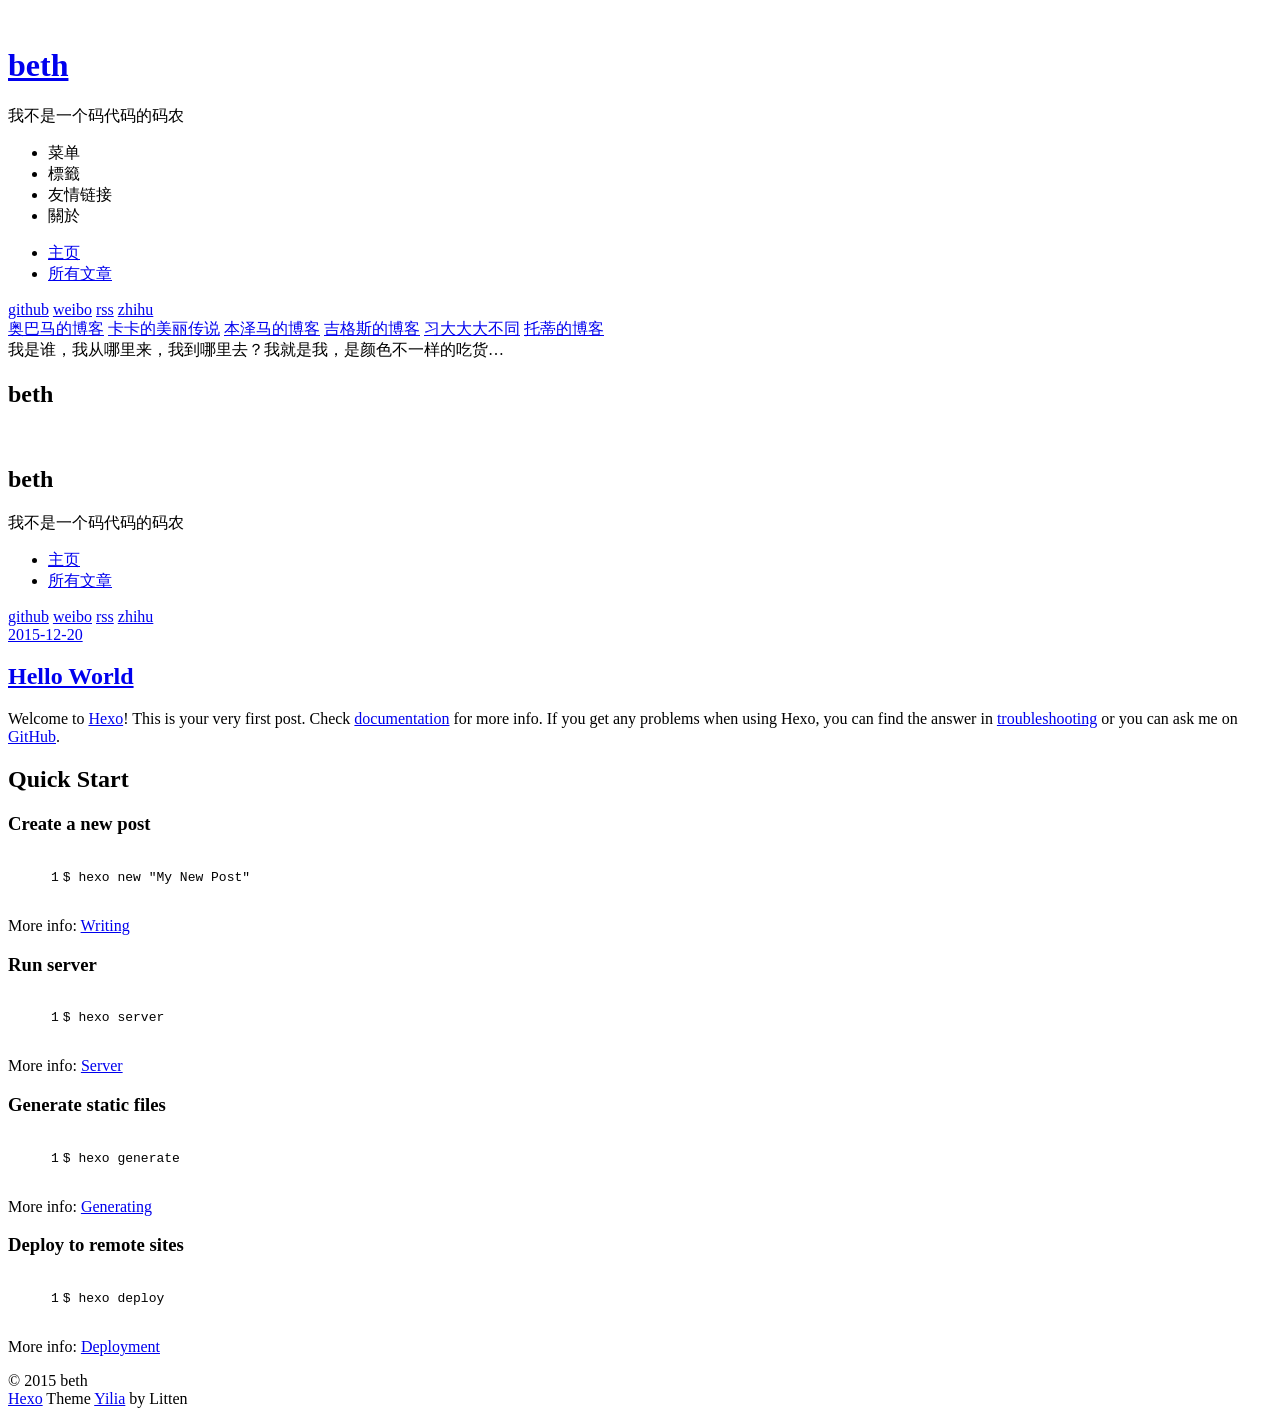
==== commit 2f3f37c7: "Site updated: 2015-12-20 22:04:48" ====
--- a/index.html
+++ b/index.html
@@ -4,24 +4,24 @@
   <meta charset="utf-8">
   
   <meta http-equiv="X-UA-Compatible" content="IE=edge" >
-  <title>Hexo</title>
+  <title>BETH</title>
   <meta name="viewport" content="width=device-width, initial-scale=1, maximum-scale=1">
-  <meta name="description">
+  <meta name="description" content="求安慰">
 <meta property="og:type" content="website">
-<meta property="og:title" content="Hexo">
-<meta property="og:url" content="http://yoursite.com/index.html">
-<meta property="og:site_name" content="Hexo">
-<meta property="og:description">
+<meta property="og:title" content="BETH">
+<meta property="og:url" content="http://qiuge227.github.io/beth_zhang/index.html">
+<meta property="og:site_name" content="BETH">
+<meta property="og:description" content="求安慰">
 <meta name="twitter:card" content="summary">
-<meta name="twitter:title" content="Hexo">
-<meta name="twitter:description">
-  
-    <link rel="alternative" href="/atom.xml" title="Hexo" type="application/atom+xml">
-  
-  
-    <link rel="icon" href="/favicon.png">
-  
-  <link rel="stylesheet" href="/css/style.css" type="text/css">
+<meta name="twitter:title" content="BETH">
+<meta name="twitter:description" content="求安慰">
+  
+    <link rel="alternative" href="/beth_zhang/atom.xml" title="BETH" type="application/atom+xml">
+  
+  
+    <link rel="icon" href="/beth_zhang/favicon.png">
+  
+  <link rel="stylesheet" href="/beth_zhang/css/style.css" type="text/css">
 </head>
 
 <body>
@@ -37,9 +37,11 @@
 		</a>
 
 		<hgroup>
-		  <h1 class="header-author"><a href="/">John Doe</a></h1>
+		  <h1 class="header-author"><a href="/">beth</a></h1>
 		</hgroup>
 
+		
+		<p class="header-subtitle">我不是一个码代码的码农</p>
 		
 
 		
@@ -90,22 +92,22 @@
 					<nav class="header-menu">
 						<ul>
 						
-							<li><a href="/">主页</a></li>
+							<li><a href="/beth_zhang">主页</a></li>
 				        
-							<li><a href="/archives">所有文章</a></li>
+							<li><a href="/beth_zhang/archives">所有文章</a></li>
 				        
 						</ul>
 					</nav>
 					<nav class="header-nav">
 						<div class="social">
 							
-								<a class="github" target="_blank" href="/#" title="github">github</a>
+								<a class="github" target="_blank" href="/beth_zhang/#" title="github">github</a>
 					        
-								<a class="weibo" target="_blank" href="/#" title="weibo">weibo</a>
+								<a class="weibo" target="_blank" href="/beth_zhang/#" title="weibo">weibo</a>
 					        
-								<a class="rss" target="_blank" href="/#" title="rss">rss</a>
+								<a class="rss" target="_blank" href="/beth_zhang/#" title="rss">rss</a>
 					        
-								<a class="zhihu" target="_blank" href="/#" title="zhihu">zhihu</a>
+								<a class="zhihu" target="_blank" href="/beth_zhang/#" title="zhihu">zhihu</a>
 					        
 						</div>
 					</nav>
@@ -156,7 +158,7 @@
       <nav id="mobile-nav">
   	<div class="overlay">
   		<div class="slider-trigger"></div>
-  		<h1 class="header-author js-mobile-header hide">John Doe</h1>
+  		<h1 class="header-author js-mobile-header hide">beth</h1>
   	</div>
 	<div class="intrude-less">
 		<header id="header" class="inner">
@@ -166,15 +168,17 @@
 			
 			</div>
 			<hgroup>
-			  <h1 class="header-author">John Doe</h1>
+			  <h1 class="header-author">beth</h1>
 			</hgroup>
+			
+			<p class="header-subtitle">我不是一个码代码的码农</p>
 			
 			<nav class="header-menu">
 				<ul>
 				
-					<li><a href="/">主页</a></li>
+					<li><a href="/beth_zhang">主页</a></li>
 		        
-					<li><a href="/archives">所有文章</a></li>
+					<li><a href="/beth_zhang/archives">所有文章</a></li>
 		        
 		        <div class="clearfix"></div>
 				</ul>
@@ -182,13 +186,13 @@
 			<nav class="header-nav">
 				<div class="social">
 					
-						<a class="github" target="_blank" href="/#" title="github">github</a>
-			        
-						<a class="weibo" target="_blank" href="/#" title="weibo">weibo</a>
-			        
-						<a class="rss" target="_blank" href="/#" title="rss">rss</a>
-			        
-						<a class="zhihu" target="_blank" href="/#" title="zhihu">zhihu</a>
+						<a class="github" target="_blank" href="/beth_zhang/#" title="github">github</a>
+			        
+						<a class="weibo" target="_blank" href="/beth_zhang/#" title="weibo">weibo</a>
+			        
+						<a class="rss" target="_blank" href="/beth_zhang/#" title="rss">rss</a>
+			        
+						<a class="zhihu" target="_blank" href="/beth_zhang/#" title="zhihu">zhihu</a>
 			        
 				</div>
 			</nav>
@@ -201,8 +205,8 @@
     <article id="post-hello-world" class="article article-type-post" itemscope itemprop="blogPost">
   
     <div class="article-meta">
-      <a href="/2015/12/19/hello-world/" class="article-date">
-  	<time datetime="2015-12-19T07:59:20.000Z" itemprop="datePublished">2015-12-19</time>
+      <a href="/beth_zhang/2015/12/20/hello-world/" class="article-date">
+  	<time datetime="2015-12-20T11:55:01.000Z" itemprop="datePublished">2015-12-20</time>
 </a>
     </div>
   
@@ -215,7 +219,7 @@
         
   
     <h1 itemprop="name">
-      <a class="article-title" href="/2015/12/19/hello-world/">Hello World</a>
+      <a class="article-title" href="/beth_zhang/2015/12/20/hello-world/">Hello World</a>
     </h1>
   
 
@@ -265,7 +269,7 @@
   <div class="outer">
     <div id="footer-info">
     	<div class="footer-left">
-    		&copy; 2015 John Doe
+    		&copy; 2015 beth
     	</div>
       	<div class="footer-right">
       		<a href="http://hexo.io/" target="_blank">Hexo</a>  Theme <a href="https://github.com/litten/hexo-theme-yilia" target="_blank">Yilia</a> by Litten
@@ -275,7 +279,7 @@
 </footer>
     </div>
     
-  <link rel="stylesheet" href="/fancybox/jquery.fancybox.css" type="text/css">
+  <link rel="stylesheet" href="/beth_zhang/fancybox/jquery.fancybox.css" type="text/css">
 
 
 <script>
@@ -292,7 +296,7 @@
 	}
 </script>
 <script src="http://7.url.cn/edu/jslib/comb/require-2.1.6,jquery-1.9.1.min.js" type="text/javascript"></script>
-<script src="/js/main.js" type="text/javascript"></script>
+<script src="/beth_zhang/js/main.js" type="text/javascript"></script>
 
 
 
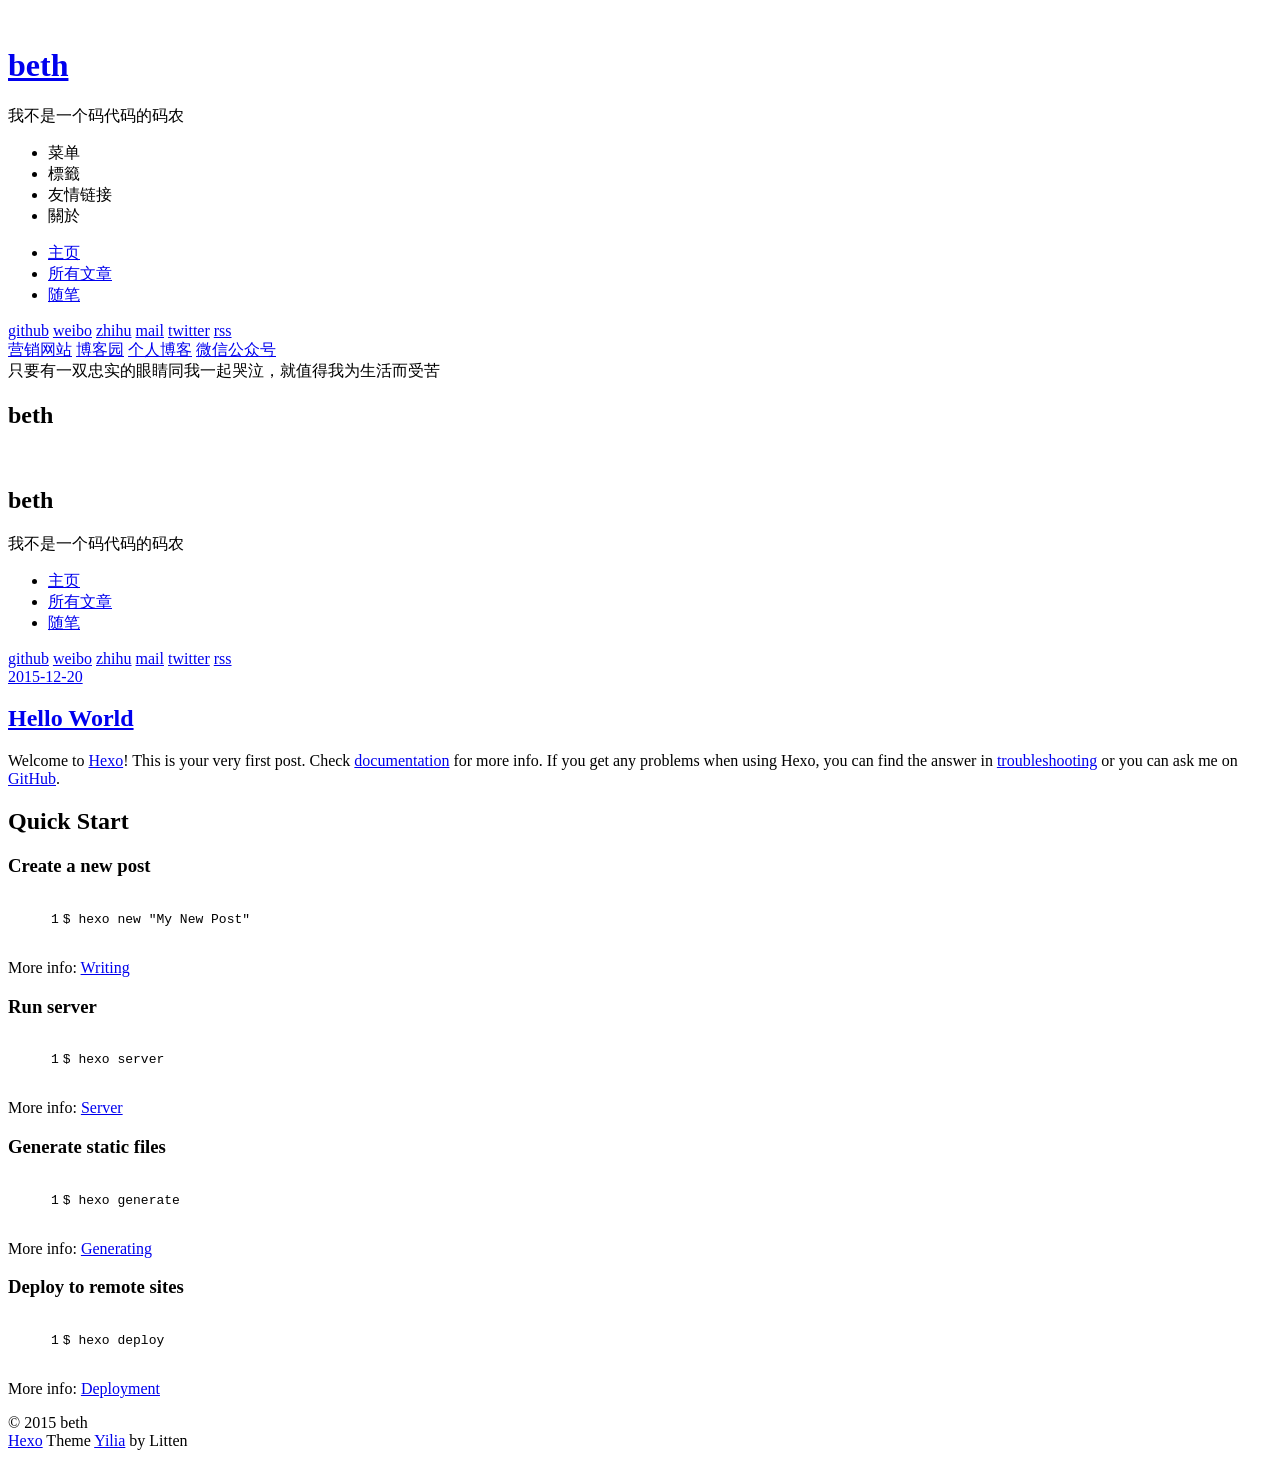
==== commit 977f3536: "Site updated: 2015-12-20 22:58:28" ====
--- a/index.html
+++ b/index.html
@@ -16,8 +16,6 @@
 <meta name="twitter:title" content="BETH">
 <meta name="twitter:description" content="求安慰">
   
-    <link rel="alternative" href="/beth_zhang/atom.xml" title="BETH" type="application/atom+xml">
-  
   
     <link rel="icon" href="/beth_zhang/favicon.png">
   
@@ -32,7 +30,7 @@
 	<header id="header" class="inner">
 		<a href="/" class="profilepic">
 			
-			<img lazy-src="null" class="js-avatar">
+			<img lazy-src="http://3861227.s21i-3.faiusr.com/2/ABUIABACGAAgiPLaswUo0NO44gEwgAQ4gAQ.jpg" class="js-avatar">
 			
 		</a>
 
@@ -96,18 +94,24 @@
 				        
 							<li><a href="/beth_zhang/archives">所有文章</a></li>
 				        
+							<li><a href="/beth_zhang/tags/随笔">随笔</a></li>
+				        
 						</ul>
 					</nav>
 					<nav class="header-nav">
 						<div class="social">
 							
-								<a class="github" target="_blank" href="/beth_zhang/#" title="github">github</a>
-					        
-								<a class="weibo" target="_blank" href="/beth_zhang/#" title="weibo">weibo</a>
-					        
-								<a class="rss" target="_blank" href="/beth_zhang/#" title="rss">rss</a>
-					        
-								<a class="zhihu" target="_blank" href="/beth_zhang/#" title="zhihu">zhihu</a>
+								<a class="github" target="_blank" href="https://github.com/qiuge227" title="github">github</a>
+					        
+								<a class="weibo" target="_blank" href="http://www.weibo.com/275977447" title="weibo">weibo</a>
+					        
+								<a class="zhihu" target="_blank" href="https://www.zhihu.com/people/baige-zhang" title="zhihu">zhihu</a>
+					        
+								<a class="mail" target="_blank" href="/beth_zhang/gemeiwangji789@qq.com" title="mail">mail</a>
+					        
+								<a class="twitter" target="_blank" href="https://twitter.com/qiuge227" title="twitter">twitter</a>
+					        
+								<a class="rss" target="_blank" href="/beth_zhang/atom.xml" title="rss">rss</a>
 					        
 						</div>
 					</nav>
@@ -125,17 +129,13 @@
 				<section class="switch-part switch-part3">
 					<div id="js-friends">
 					
-			          <a target="_blank" class="main-nav-link switch-friends-link" href="http://localhost:4000/">奥巴马的博客</a>
-			        
-			          <a target="_blank" class="main-nav-link switch-friends-link" href="http://localhost:4000/">卡卡的美丽传说</a>
-			        
-			          <a target="_blank" class="main-nav-link switch-friends-link" href="http://localhost:4000/">本泽马的博客</a>
-			        
-			          <a target="_blank" class="main-nav-link switch-friends-link" href="http://localhost:4000/">吉格斯的博客</a>
-			        
-			          <a target="_blank" class="main-nav-link switch-friends-link" href="http://localhost:4000/">习大大大不同</a>
-			        
-			          <a target="_blank" class="main-nav-link switch-friends-link" href="http://localhost:4000/">托蒂的博客</a>
+			          <a target="_blank" class="main-nav-link switch-friends-link" href="http://qiugesoft.com/">营销网站</a>
+			        
+			          <a target="_blank" class="main-nav-link switch-friends-link" href="http://www.cnblogs.com/qiuge227/">博客园</a>
+			        
+			          <a target="_blank" class="main-nav-link switch-friends-link" href="http://qiuge.me/blog/">个人博客</a>
+			        
+			          <a target="_blank" class="main-nav-link switch-friends-link" href="http://localhost:4000/">微信公众号</a>
 			        
 			        </div>
 				</section>
@@ -145,7 +145,7 @@
 				
 				<section class="switch-part switch-part4">
 				
-					<div id="js-aboutme">我是谁，我从哪里来，我到哪里去？我就是我，是颜色不一样的吃货…</div>
+					<div id="js-aboutme">只要有一双忠实的眼睛同我一起哭泣，就值得我为生活而受苦</div>
 				</section>
 				
 			</div>
@@ -164,7 +164,7 @@
 		<header id="header" class="inner">
 			<div class="profilepic">
 			
-				<img lazy-src="null" class="js-avatar">
+				<img lazy-src="http://3861227.s21i-3.faiusr.com/2/ABUIABACGAAgiPLaswUo0NO44gEwgAQ4gAQ.jpg" class="js-avatar">
 			
 			</div>
 			<hgroup>
@@ -179,6 +179,8 @@
 					<li><a href="/beth_zhang">主页</a></li>
 		        
 					<li><a href="/beth_zhang/archives">所有文章</a></li>
+		        
+					<li><a href="/beth_zhang/tags/随笔">随笔</a></li>
 		        
 		        <div class="clearfix"></div>
 				</ul>
@@ -186,13 +188,17 @@
 			<nav class="header-nav">
 				<div class="social">
 					
-						<a class="github" target="_blank" href="/beth_zhang/#" title="github">github</a>
-			        
-						<a class="weibo" target="_blank" href="/beth_zhang/#" title="weibo">weibo</a>
-			        
-						<a class="rss" target="_blank" href="/beth_zhang/#" title="rss">rss</a>
-			        
-						<a class="zhihu" target="_blank" href="/beth_zhang/#" title="zhihu">zhihu</a>
+						<a class="github" target="_blank" href="https://github.com/qiuge227" title="github">github</a>
+			        
+						<a class="weibo" target="_blank" href="http://www.weibo.com/275977447" title="weibo">weibo</a>
+			        
+						<a class="zhihu" target="_blank" href="https://www.zhihu.com/people/baige-zhang" title="zhihu">zhihu</a>
+			        
+						<a class="mail" target="_blank" href="/beth_zhang/gemeiwangji789@qq.com" title="mail">mail</a>
+			        
+						<a class="twitter" target="_blank" href="https://twitter.com/qiuge227" title="twitter">twitter</a>
+			        
+						<a class="rss" target="_blank" href="/beth_zhang/atom.xml" title="rss">rss</a>
 			        
 				</div>
 			</nav>
@@ -300,6 +306,19 @@
 
 
 
+<!-- Google Analytics -->
+<script type="text/javascript">
+(function(i,s,o,g,r,a,m){i['GoogleAnalyticsObject']=r;i[r]=i[r]||function(){
+(i[r].q=i[r].q||[]).push(arguments)},i[r].l=1*new Date();a=s.createElement(o),
+m=s.getElementsByTagName(o)[0];a.async=1;a.src=g;m.parentNode.insertBefore(a,m)
+})(window,document,'script','//www.google-analytics.com/analytics.js','ga');
+
+ga('create', 'UA-71618182-1', 'auto');
+ga('send', 'pageview');
+
+</script>
+<!-- End Google Analytics -->
+
 
 
 
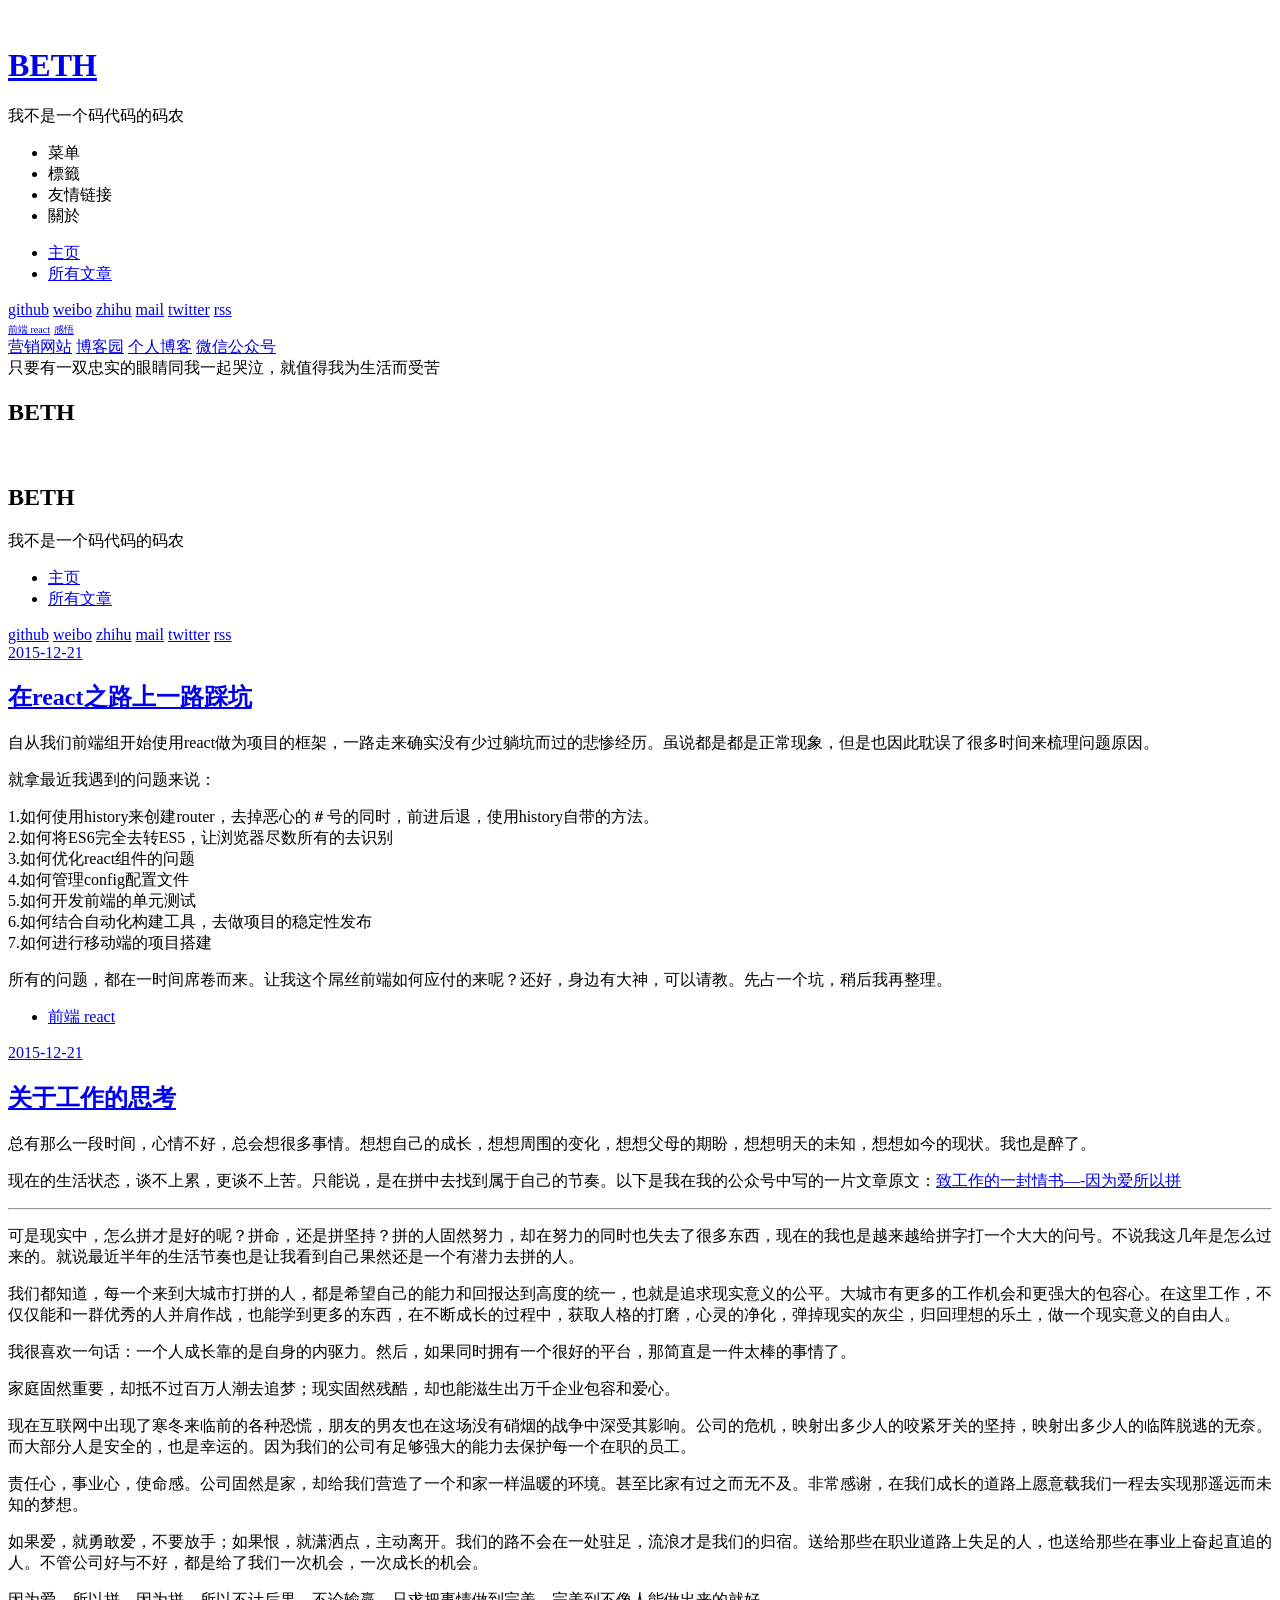
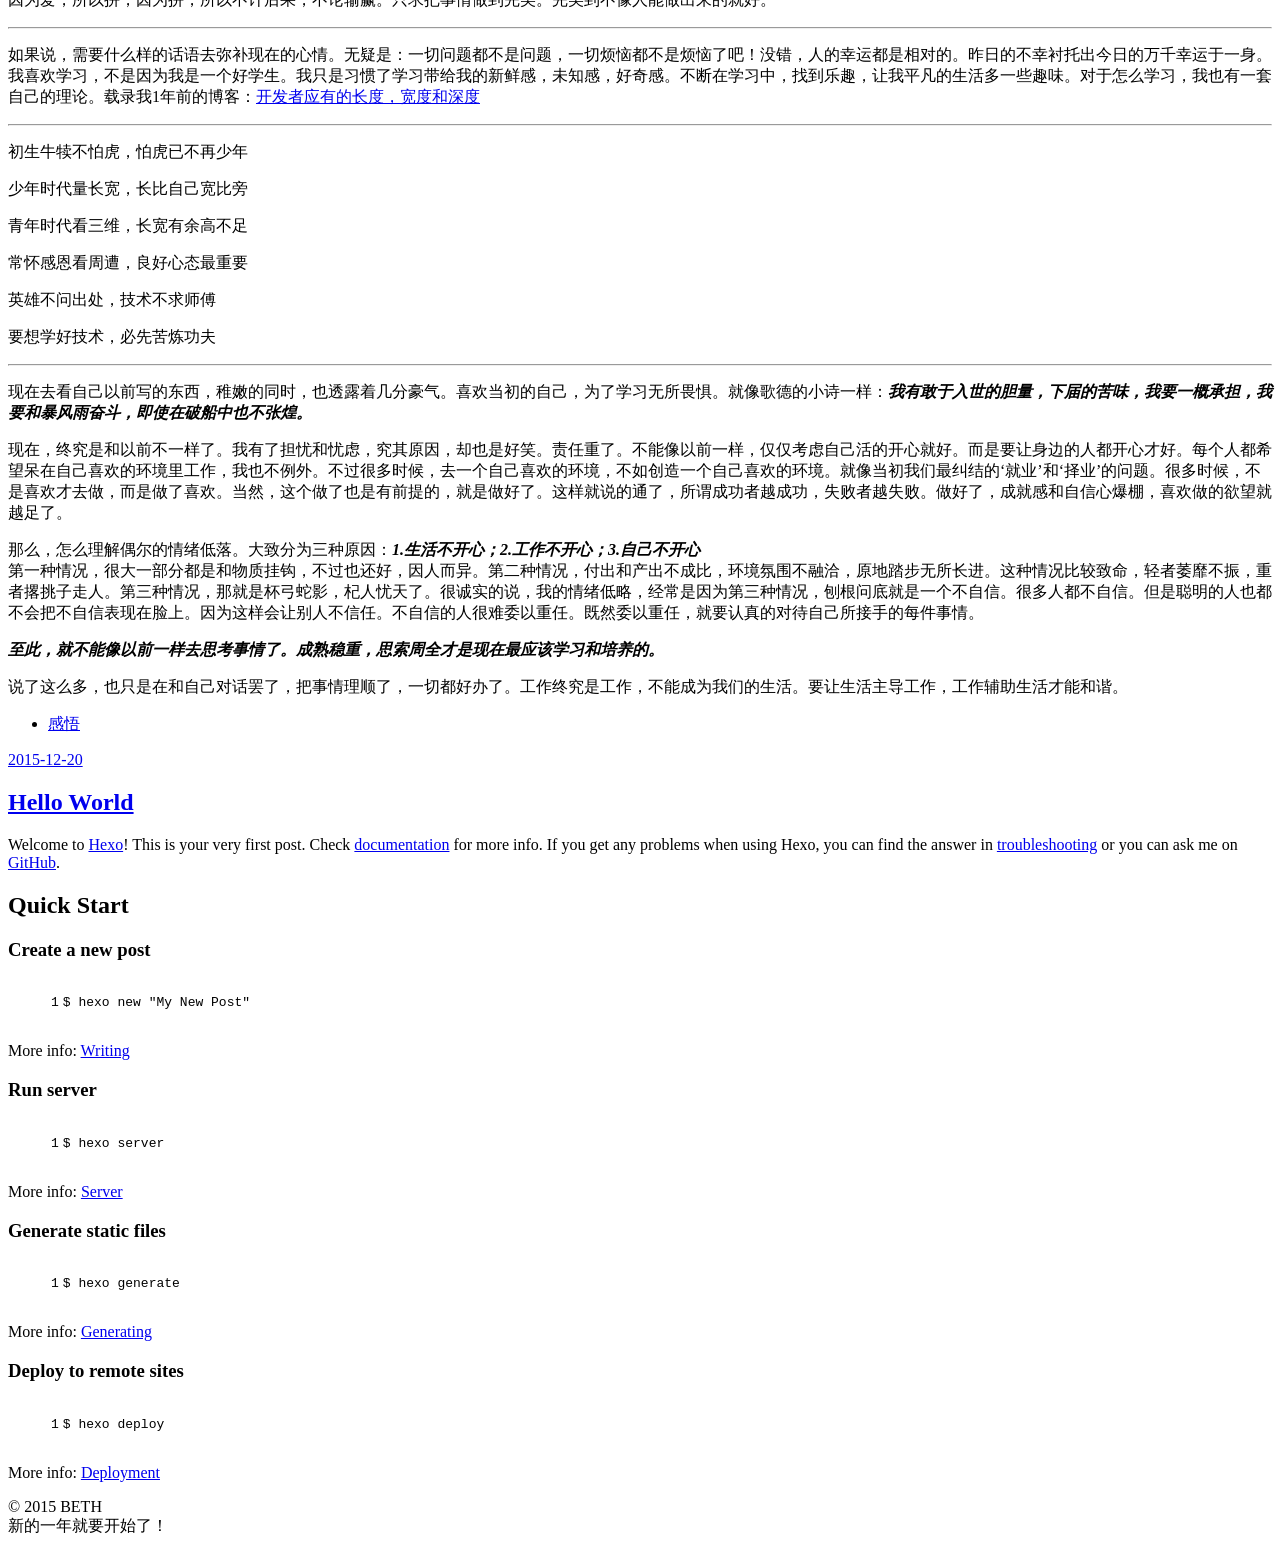
==== commit f60fff30: "Site updated: 2015-12-21 14:25:37" ====
--- a/index.html
+++ b/index.html
@@ -35,7 +35,7 @@
 		</a>
 
 		<hgroup>
-		  <h1 class="header-author"><a href="/">beth</a></h1>
+		  <h1 class="header-author"><a href="/">BETH</a></h1>
 		</hgroup>
 
 		
@@ -94,8 +94,6 @@
 				        
 							<li><a href="/beth_zhang/archives">所有文章</a></li>
 				        
-							<li><a href="/beth_zhang/tags/随笔">随笔</a></li>
-				        
 						</ul>
 					</nav>
 					<nav class="header-nav">
@@ -120,7 +118,7 @@
 				
 				<section class="switch-part switch-part2">
 					<div class="widget tagcloud" id="js-tagcloud">
-						
+						<a href="/beth_zhang/beth_zhang/tags/前端-react/" style="font-size: 10px;">前端 react</a> <a href="/beth_zhang/beth_zhang/tags/感悟/" style="font-size: 10px;">感悟</a>
 					</div>
 				</section>
 				
@@ -158,7 +156,7 @@
       <nav id="mobile-nav">
   	<div class="overlay">
   		<div class="slider-trigger"></div>
-  		<h1 class="header-author js-mobile-header hide">beth</h1>
+  		<h1 class="header-author js-mobile-header hide">BETH</h1>
   	</div>
 	<div class="intrude-less">
 		<header id="header" class="inner">
@@ -168,7 +166,7 @@
 			
 			</div>
 			<hgroup>
-			  <h1 class="header-author">beth</h1>
+			  <h1 class="header-author">BETH</h1>
 			</hgroup>
 			
 			<p class="header-subtitle">我不是一个码代码的码农</p>
@@ -179,8 +177,6 @@
 					<li><a href="/beth_zhang">主页</a></li>
 		        
 					<li><a href="/beth_zhang/archives">所有文章</a></li>
-		        
-					<li><a href="/beth_zhang/tags/随笔">随笔</a></li>
 		        
 		        <div class="clearfix"></div>
 				</ul>
@@ -207,6 +203,148 @@
 </nav>
 
       <div class="body-wrap">
+  
+    <article id="post-react-one" class="article article-type-post" itemscope itemprop="blogPost">
+  
+    <div class="article-meta">
+      <a href="/beth_zhang/2015/12/21/react-one/" class="article-date">
+  	<time datetime="2015-12-21T06:25:16.000Z" itemprop="datePublished">2015-12-21</time>
+</a>
+    </div>
+  
+  <div class="article-inner">
+    
+      <input type="hidden" class="isFancy" />
+    
+    
+      <header class="article-header">
+        
+  
+    <h1 itemprop="name">
+      <a class="article-title" href="/beth_zhang/2015/12/21/react-one/">在react之路上一路踩坑</a>
+    </h1>
+  
+
+      </header>
+      
+    
+    <div class="article-entry" itemprop="articleBody">
+      
+        <p>自从我们前端组开始使用react做为项目的框架，一路走来确实没有少过躺坑而过的悲惨经历。虽说都是都是正常现象，但是也因此耽误了很多时间来梳理问题原因。</p>
+<p>就拿最近我遇到的问题来说：</p>
+<p>1.如何使用history来创建router，去掉恶心的＃号的同时，前进后退，使用history自带的方法。<br>2.如何将ES6完全去转ES5，让浏览器尽数所有的去识别<br>3.如何优化react组件的问题<br>4.如何管理config配置文件<br>5.如何开发前端的单元测试<br>6.如何结合自动化构建工具，去做项目的稳定性发布<br>7.如何进行移动端的项目搭建</p>
+<p>所有的问题，都在一时间席卷而来。让我这个屌丝前端如何应付的来呢？还好，身边有大神，可以请教。先占一个坑，稍后我再整理。</p>
+
+      
+    </div>
+    
+    <div class="article-info article-info-index">
+      
+      
+	<div class="article-tag tagcloud">
+		<ul class="article-tag-list"><li class="article-tag-list-item"><a class="article-tag-list-link" href="/beth_zhang/beth_zhang/tags/前端-react/">前端 react</a></li></ul>
+	</div>
+
+      
+
+      
+      <div class="clearfix"></div>
+    </div>
+    
+  </div>
+  
+</article>
+
+
+
+
+
+
+
+
+
+  
+    <article id="post-thinking" class="article article-type-post" itemscope itemprop="blogPost">
+  
+    <div class="article-meta">
+      <a href="/beth_zhang/2015/12/21/thinking/" class="article-date">
+  	<time datetime="2015-12-20T16:05:21.000Z" itemprop="datePublished">2015-12-21</time>
+</a>
+    </div>
+  
+  <div class="article-inner">
+    
+      <input type="hidden" class="isFancy" />
+    
+    
+      <header class="article-header">
+        
+  
+    <h1 itemprop="name">
+      <a class="article-title" href="/beth_zhang/2015/12/21/thinking/">关于工作的思考</a>
+    </h1>
+  
+
+      </header>
+      
+    
+    <div class="article-entry" itemprop="articleBody">
+      
+        <p>总有那么一段时间，心情不好，总会想很多事情。想想自己的成长，想想周围的变化，想想父母的期盼，想想明天的未知，想想如今的现状。我也是醉了。</p>
+<p>现在的生活状态，谈不上累，更谈不上苦。只能说，是在拼中去找到属于自己的节奏。以下是我在我的公众号中写的一片文章原文：<a href="http://mp.weixin.qq.com/s?__biz=MjM5NzQ5NDM5MA==&amp;mid=208805922&amp;idx=1&amp;sn=a5fc59614ed88649bc8215bfb9d013f3&amp;scene=23&amp;srcid=1220NzV1QQfvOMwyfrxgvB0b#rd" target="_blank" rel="external">致工作的一封情书—-因为爱所以拼</a></p>
+<hr>
+<p>可是现实中，怎么拼才是好的呢？拼命，还是拼坚持？拼的人固然努力，却在努力的同时也失去了很多东西，现在的我也是越来越给拼字打一个大大的问号。不说我这几年是怎么过来的。就说最近半年的生活节奏也是让我看到自己果然还是一个有潜力去拼的人。</p>
+<p>我们都知道，每一个来到大城市打拼的人，都是希望自己的能力和回报达到高度的统一，也就是追求现实意义的公平。大城市有更多的工作机会和更强大的包容心。在这里工作，不仅仅能和一群优秀的人并肩作战，也能学到更多的东西，在不断成长的过程中，获取人格的打磨，心灵的净化，弹掉现实的灰尘，归回理想的乐土，做一个现实意义的自由人。</p>
+<p>我很喜欢一句话：一个人成长靠的是自身的内驱力。然后，如果同时拥有一个很好的平台，那简直是一件太棒的事情了。</p>
+<p>家庭固然重要，却抵不过百万人潮去追梦；现实固然残酷，却也能滋生出万千企业包容和爱心。</p>
+<p>现在互联网中出现了寒冬来临前的各种恐慌，朋友的男友也在这场没有硝烟的战争中深受其影响。公司的危机，映射出多少人的咬紧牙关的坚持，映射出多少人的临阵脱逃的无奈。而大部分人是安全的，也是幸运的。因为我们的公司有足够强大的能力去保护每一个在职的员工。</p>
+<p>责任心，事业心，使命感。公司固然是家，却给我们营造了一个和家一样温暖的环境。甚至比家有过之而无不及。非常感谢，在我们成长的道路上愿意载我们一程去实现那遥远而未知的梦想。</p>
+<p>如果爱，就勇敢爱，不要放手；如果恨，就潇洒点，主动离开。我们的路不会在一处驻足，流浪才是我们的归宿。送给那些在职业道路上失足的人，也送给那些在事业上奋起直追的人。不管公司好与不好，都是给了我们一次机会，一次成长的机会。</p>
+<p>因为爱，所以拼，因为拼，所以不计后果，不论输赢。只求把事情做到完美。完美到不像人能做出来的就好。</p>
+<hr>
+<p>如果说，需要什么样的话语去弥补现在的心情。无疑是：一切问题都不是问题，一切烦恼都不是烦恼了吧！没错，人的幸运都是相对的。昨日的不幸衬托出今日的万千幸运于一身。我喜欢学习，不是因为我是一个好学生。我只是习惯了学习带给我的新鲜感，未知感，好奇感。不断在学习中，找到乐趣，让我平凡的生活多一些趣味。对于怎么学习，我也有一套自己的理论。载录我1年前的博客：<a href="http://www.cnblogs.com/qiuge227/p/3780641.html" target="_blank" rel="external">开发者应有的长度，宽度和深度</a></p>
+<hr>
+<p>初生牛犊不怕虎，怕虎已不再少年</p>
+<p>少年时代量长宽，长比自己宽比旁</p>
+<p>青年时代看三维，长宽有余高不足</p>
+<p>常怀感恩看周遭，良好心态最重要</p>
+<p>英雄不问出处，技术不求师傅</p>
+<p>要想学好技术，必先苦炼功夫</p>
+<hr>
+<p>现在去看自己以前写的东西，稚嫩的同时，也透露着几分豪气。喜欢当初的自己，为了学习无所畏惧。就像歌德的小诗一样：<strong><em>我有敢于入世的胆量，下届的苦味，我要一概承担，我要和暴风雨奋斗，即使在破船中也不张煌。</em></strong></p>
+<p>现在，终究是和以前不一样了。我有了担忧和忧虑，究其原因，却也是好笑。责任重了。不能像以前一样，仅仅考虑自己活的开心就好。而是要让身边的人都开心才好。每个人都希望呆在自己喜欢的环境里工作，我也不例外。不过很多时候，去一个自己喜欢的环境，不如创造一个自己喜欢的环境。就像当初我们最纠结的‘就业’和‘择业’的问题。很多时候，不是喜欢才去做，而是做了喜欢。当然，这个做了也是有前提的，就是做好了。这样就说的通了，所谓成功者越成功，失败者越失败。做好了，成就感和自信心爆棚，喜欢做的欲望就越足了。</p>
+<p>那么，怎么理解偶尔的情绪低落。大致分为三种原因：<strong><em>1.生活不开心；2.工作不开心；3.自己不开心</em></strong><br>第一种情况，很大一部分都是和物质挂钩，不过也还好，因人而异。第二种情况，付出和产出不成比，环境氛围不融洽，原地踏步无所长进。这种情况比较致命，轻者萎靡不振，重者撂挑子走人。第三种情况，那就是杯弓蛇影，杞人忧天了。很诚实的说，我的情绪低略，经常是因为第三种情况，刨根问底就是一个不自信。很多人都不自信。但是聪明的人也都不会把不自信表现在脸上。因为这样会让别人不信任。不自信的人很难委以重任。既然委以重任，就要认真的对待自己所接手的每件事情。</p>
+<p><strong><em>至此，就不能像以前一样去思考事情了。成熟稳重，思索周全才是现在最应该学习和培养的。</em></strong></p>
+<p>说了这么多，也只是在和自己对话罢了，把事情理顺了，一切都好办了。工作终究是工作，不能成为我们的生活。要让生活主导工作，工作辅助生活才能和谐。</p>
+
+      
+    </div>
+    
+    <div class="article-info article-info-index">
+      
+      
+	<div class="article-tag tagcloud">
+		<ul class="article-tag-list"><li class="article-tag-list-item"><a class="article-tag-list-link" href="/beth_zhang/beth_zhang/tags/感悟/">感悟</a></li></ul>
+	</div>
+
+      
+
+      
+      <div class="clearfix"></div>
+    </div>
+    
+  </div>
+  
+</article>
+
+
+
+
+
+
+
+
+
   
     <article id="post-hello-world" class="article article-type-post" itemscope itemprop="blogPost">
   
@@ -275,10 +413,10 @@
   <div class="outer">
     <div id="footer-info">
     	<div class="footer-left">
-    		&copy; 2015 beth
+    		&copy; 2015 BETH
     	</div>
       	<div class="footer-right">
-      		<a href="http://hexo.io/" target="_blank">Hexo</a>  Theme <a href="https://github.com/litten/hexo-theme-yilia" target="_blank">Yilia</a> by Litten
+      		新的一年就要开始了！
       	</div>
     </div>
   </div>
